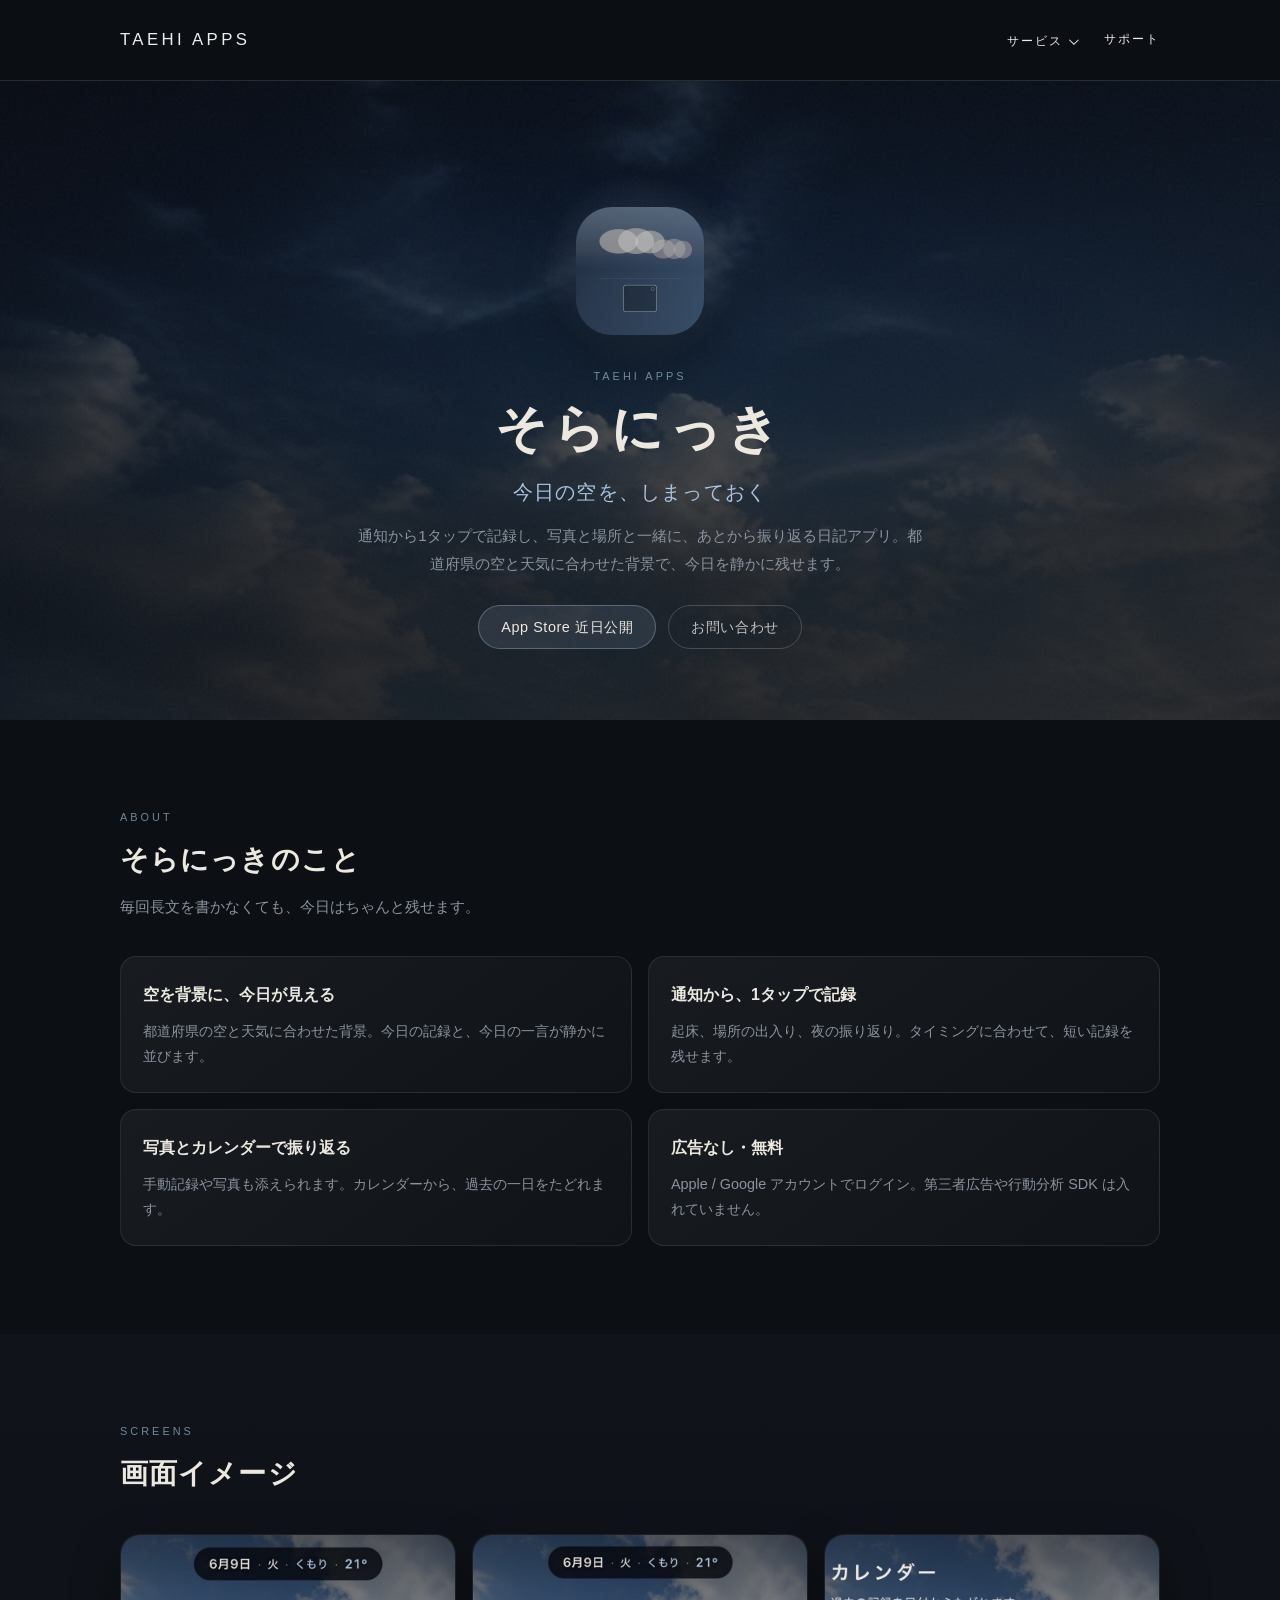
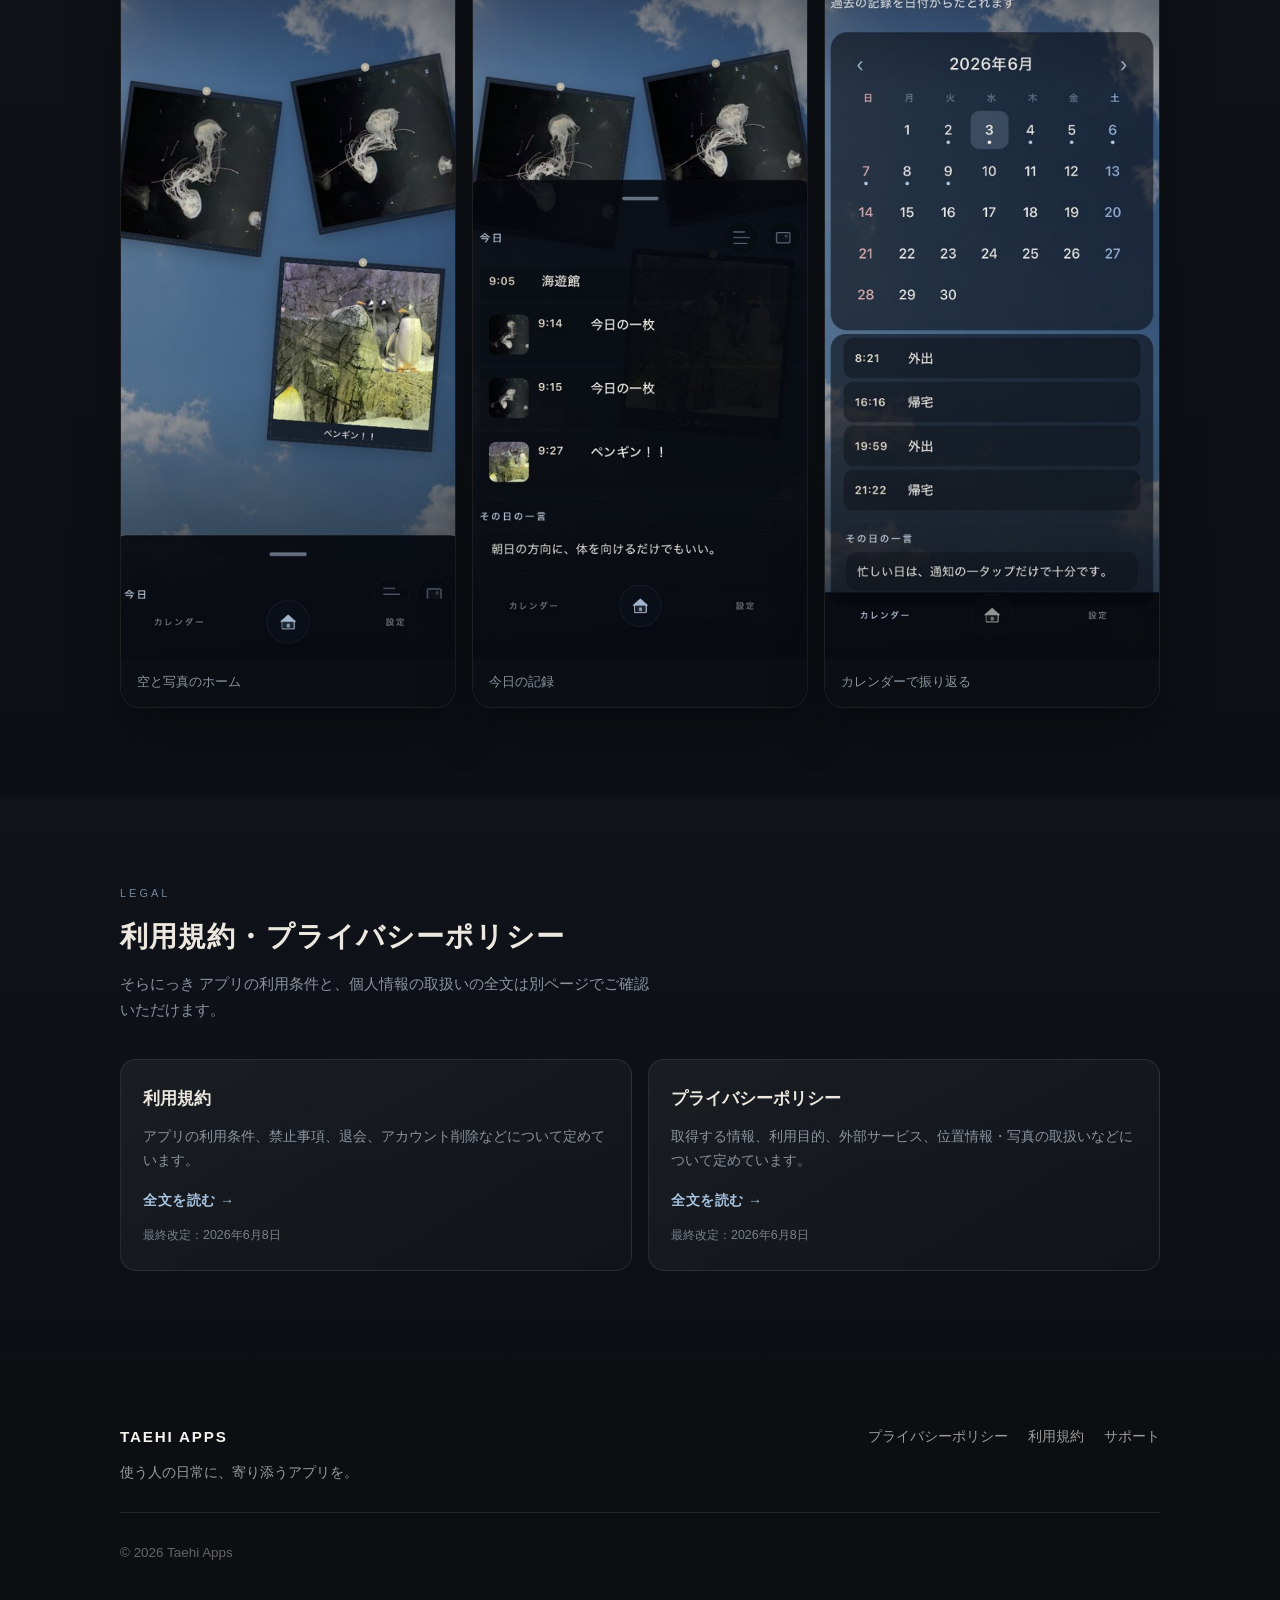
==== soranikki/index.html @ 4f82501e "Initial site deploy Co-authored-by: Cursor <cursoragent@cursor.com>" ====
<!DOCTYPE html>
<html lang="ja">
<head>
  <meta charset="utf-8">
  <meta name="viewport" content="width=device-width, initial-scale=1">
  <title>そらにっき — 今日の空を、しまっておく | Taehi Apps</title>
  <meta name="description" content="そらにっきは、空を背景に毎日を静かに残す日記アプリです。">
  <link rel="stylesheet" href="/assets/site.css?v=18">
</head>
<body class="page-soranikki">
  <header class="site-header">
  <div class="site-header-inner">
    <a class="site-brand" href="/">Taehi Apps</a>
    <nav class="site-nav" aria-label="サイト内ナビゲーション">
      <div class="site-nav-dropdown" data-nav-dropdown>
        <button type="button" class="site-nav-trigger" aria-expanded="false" aria-haspopup="true" aria-controls="services-menu">
          サービス
          <span class="site-nav-chevron" aria-hidden="true"></span>
        </button>
        <ul class="site-nav-menu" id="services-menu" role="menu">
        <li role="none"><a href="/soranikki/" class="site-nav-menu-link" role="menuitem">そらにっき</a></li>
        </ul>
      </div>
      <a href="/support/" class="site-nav-link">サポート</a>
    </nav>
  </div>
</header>
  <main class="page-main page-soranikki-main">
  <section class="soranikki-hero" aria-label="そらにっき">
    <div class="soranikki-hero-backdrop" aria-hidden="true">
      <div class="soranikki-hero-backdrop-image" style="background-image: url('/assets/soranikki-hero.png')"></div>
      <div class="soranikki-hero-backdrop-overlay"></div>
      <div class="soranikki-hero-backdrop-grain"></div>
    </div>
    <div class="soranikki-hero-inner">
      <div class="soranikki-hero-visual"><div class="soranikki-hero-icon-wrap">
          <div class="soranikki-hero-icon-glow" aria-hidden="true"></div>
          <img class="soranikki-hero-icon" src="/assets/services/soranikki-icon.png" alt="そらにっき" width="128" height="128" decoding="async">
        </div></div>
      <div class="soranikki-hero-copy">
        <p class="soranikki-hero-eyebrow">Taehi Apps</p>
        <h1 class="soranikki-hero-title">そらにっき</h1>
        <p class="soranikki-hero-tagline">今日の空を、しまっておく</p>
        <p class="soranikki-hero-lead">通知から1タップで記録し、写真と場所と一緒に、あとから振り返る日記アプリ。都道府県の空と天気に合わせた背景で、今日を静かに残せます。</p>
        <div class="soranikki-hero-actions">
          <span class="soranikki-btn">App Store 近日公開</span>
          <a class="soranikki-btn soranikki-btn--muted" href="/support/">お問い合わせ</a>
        </div>
      </div>
    </div>
  </section>

  <section class="soranikki-section" aria-labelledby="soranikki-about-heading">
    <div class="soranikki-section-head">
      <p class="soranikki-section-eyebrow">About</p>
      <h2 class="soranikki-section-title" id="soranikki-about-heading">そらにっきのこと</h2>
      <p class="soranikki-section-lead">毎回長文を書かなくても、今日はちゃんと残せます。</p>
    </div>
    <div class="soranikki-feature-grid">
      <article class="soranikki-feature-card">
        <h3>空を背景に、今日が見える</h3>
        <p>都道府県の空と天気に合わせた背景。今日の記録と、今日の一言が静かに並びます。</p>
      </article>
      <article class="soranikki-feature-card">
        <h3>通知から、1タップで記録</h3>
        <p>起床、場所の出入り、夜の振り返り。タイミングに合わせて、短い記録を残せます。</p>
      </article>
      <article class="soranikki-feature-card">
        <h3>写真とカレンダーで振り返る</h3>
        <p>手動記録や写真も添えられます。カレンダーから、過去の一日をたどれます。</p>
      </article>
      <article class="soranikki-feature-card">
        <h3>広告なし・無料</h3>
        <p>Apple / Google アカウントでログイン。第三者広告や行動分析 SDK は入れていません。</p>
      </article>
    </div>
  </section>

  <section class="soranikki-section soranikki-section--elevated" aria-labelledby="soranikki-shots-heading">
      <div class="soranikki-section-head">
        <p class="soranikki-section-eyebrow">Screens</p>
        <h2 class="soranikki-section-title" id="soranikki-shots-heading">画面イメージ</h2>
      </div>
      <div class="soranikki-shot-grid">
        <figure class="soranikki-shot-card">
          <img src="/assets/screenshots/01-home-sky.png" alt="空と写真のホーム" width="320" height="693" loading="lazy">
          <figcaption>空と写真のホーム</figcaption>
        </figure>
        <figure class="soranikki-shot-card">
          <img src="/assets/screenshots/02-home-today.png" alt="今日の記録" width="320" height="693" loading="lazy">
          <figcaption>今日の記録</figcaption>
        </figure>
        <figure class="soranikki-shot-card">
          <img src="/assets/screenshots/03-calendar.png" alt="カレンダーで振り返る" width="320" height="693" loading="lazy">
          <figcaption>カレンダーで振り返る</figcaption>
        </figure>
      </div>
    </section>

  <section class="soranikki-section soranikki-section--elevated" aria-labelledby="soranikki-legal-heading">
    <div class="soranikki-section-head">
      <p class="soranikki-section-eyebrow">Legal</p>
      <h2 class="soranikki-section-title" id="soranikki-legal-heading">利用規約・プライバシーポリシー</h2>
      <p class="soranikki-section-lead">そらにっき アプリの利用条件と、個人情報の取扱いの全文は別ページでご確認いただけます。</p>
    </div>
    <div class="soranikki-legal-cards">
      <a class="soranikki-legal-card" href="/soranikki/terms/">
        <h3>利用規約</h3>
        <p>アプリの利用条件、禁止事項、退会、アカウント削除などについて定めています。</p>
        <span class="soranikki-legal-card-more">全文を読む <span aria-hidden="true">→</span></span>
        <span class="soranikki-legal-card-date">最終改定：2026年6月8日</span>
      </a>
      <a class="soranikki-legal-card" href="/soranikki/privacy/">
        <h3>プライバシーポリシー</h3>
        <p>取得する情報、利用目的、外部サービス、位置情報・写真の取扱いなどについて定めています。</p>
        <span class="soranikki-legal-card-more">全文を読む <span aria-hidden="true">→</span></span>
        <span class="soranikki-legal-card-date">最終改定：2026年6月8日</span>
      </a>
    </div>
  </section>
</main>
  <footer class="site-footer site-footer--dark">
  <div class="site-footer-inner site-footer-inner--wide">
    <div class="site-footer-top">
      <div class="site-footer-brand-block">
        <p class="site-footer-brand">Taehi Apps</p>
        <p class="site-footer-tagline">使う人の日常に、寄り添うアプリを。</p>
      </div>
      <div class="site-footer-links">
        <a href="/privacy/">プライバシーポリシー</a>
        <a href="/terms/">利用規約</a>
        <a href="/support/">サポート</a>
      </div>
    </div>
    <p class="site-footer-copy">© 2026 Taehi Apps</p>
  </div>
</footer>
  <script src="/assets/site.js?v=6" defer></script>
  
</body>
</html>
---- assets/site.css ----
:root {
  color-scheme: light;
  --bg: #f7f6f3;
  --bg-header: rgba(247, 246, 243, 0.92);
  --bg-footer: #f0efeb;
  --bg-dark: #0c0e11;
  --bg-dark-elevated: #14171c;
  --text: #2e2c28;
  --text-muted: #6f6b63;
  --text-on-dark: #f5f3ef;
  --text-muted-on-dark: rgba(245, 243, 239, 0.62);
  --accent: #4a667a;
  --accent-soft: #7a9bb3;
  --border: rgba(46, 44, 40, 0.1);
  --border-on-dark: rgba(255, 255, 255, 0.1);
  --max: 960px;
  --max-wide: 1120px;
  --legal-max: 680px;
  --font: 'Hiragino Sans', 'Hiragino Kaku Gothic ProN', -apple-system, BlinkMacSystemFont, sans-serif;
  --header-height: 80px;
  --ease-out: cubic-bezier(0.22, 1, 0.36, 1);
}

* { box-sizing: border-box; }

html { scroll-behavior: smooth; }

body {
  margin: 0;
  min-height: 100vh;
  display: flex;
  flex-direction: column;
  font-family: var(--font);
  background: var(--bg);
  color: var(--text);
  line-height: 1.75;
  -webkit-font-smoothing: antialiased;
}

a {
  color: var(--accent);
  text-decoration: none;
}

a:hover {
  text-decoration: underline;
}

.site-header {
  position: fixed;
  top: 0;
  left: 0;
  right: 0;
  z-index: 100;
  backdrop-filter: blur(16px) saturate(1.2);
  -webkit-backdrop-filter: blur(16px) saturate(1.2);
  background: var(--bg-header);
  border-bottom: 1px solid var(--border);
  transition:
    background 0.55s var(--ease-out),
    border-color 0.55s var(--ease-out),
    box-shadow 0.55s var(--ease-out);
}

.page-home .site-header--overlay {
  background: rgba(10, 12, 15, 0.12);
  border-bottom-color: rgba(255, 255, 255, 0.16);
}

.page-home .site-header--overlay.is-scrolled {
  background: rgba(12, 14, 17, 0.92);
  border-bottom-color: rgba(255, 255, 255, 0.2);
  box-shadow: 0 8px 32px rgba(0, 0, 0, 0.28);
}

.page-home .site-header--overlay .site-brand,
.page-home .site-header--overlay .site-nav-link,
.page-home .site-header--overlay .site-nav-trigger {
  color: rgba(255, 255, 255, 0.92);
}

.page-home .site-header--overlay .site-brand:hover {
  color: #fff;
}

.page-home .site-header--overlay .site-nav-link:hover,
.page-home .site-header--overlay .site-nav-link.is-active,
.page-home .site-header--overlay .site-nav-dropdown:hover .site-nav-trigger,
.page-home .site-header--overlay .site-nav-dropdown.is-open .site-nav-trigger,
.page-home .site-header--overlay .site-nav-dropdown:focus-within .site-nav-trigger {
  color: #fff;
}

.page-home .site-header--overlay .site-nav-menu {
  background: rgba(20, 23, 28, 0.96);
  border-color: var(--border-on-dark);
  box-shadow: 0 12px 36px rgba(0, 0, 0, 0.4);
}

.page-home .site-header--overlay .site-nav-menu-link {
  color: var(--text-on-dark);
}

.page-home .site-header--overlay .site-nav-menu-link:hover {
  background: rgba(255, 255, 255, 0.06);
  color: var(--text-on-dark);
}

.site-header-inner,
.site-footer-inner {
  max-width: var(--max-wide);
  margin: 0 auto;
  padding-left: clamp(20px, 4vw, 40px);
  padding-right: clamp(20px, 4vw, 40px);
}

.site-header-inner {
  display: flex;
  align-items: center;
  justify-content: space-between;
  gap: 20px;
  min-height: var(--header-height);
}

.site-brand {
  font-weight: 500;
  font-size: 1.05rem;
  letter-spacing: 0.2em;
  text-transform: uppercase;
  color: var(--text);
  text-decoration: none;
  transition: color 0.35s var(--ease-out), opacity 0.35s var(--ease-out);
}

.site-brand:hover {
  color: var(--text);
  text-decoration: none;
  opacity: 0.85;
}

.site-nav {
  display: flex;
  flex-wrap: wrap;
  align-items: center;
  gap: 28px;
}

.site-nav-link {
  color: var(--text-muted);
  font-size: 0.78rem;
  font-weight: 500;
  letter-spacing: 0.16em;
  text-transform: uppercase;
  text-decoration: none;
  transition: color 0.35s var(--ease-out);
}

.site-nav-link:hover,
.site-nav-link.is-active {
  color: var(--text);
  text-decoration: none;
}

.site-nav-dropdown {
  position: relative;
}

.site-nav-trigger {
  display: inline-flex;
  align-items: center;
  gap: 6px;
  padding: 0;
  border: none;
  background: none;
  font: inherit;
  font-size: 0.78rem;
  font-weight: 500;
  letter-spacing: 0.16em;
  text-transform: uppercase;
  color: var(--text-muted);
  cursor: pointer;
  transition: color 0.35s var(--ease-out);
}

.site-nav-dropdown:hover .site-nav-trigger,
.site-nav-dropdown.is-open .site-nav-trigger,
.site-nav-dropdown:focus-within .site-nav-trigger {
  color: var(--text);
}

.site-nav-chevron {
  width: 7px;
  height: 7px;
  border-right: 1.5px solid currentColor;
  border-bottom: 1.5px solid currentColor;
  transform: rotate(45deg) translateY(-2px);
  transition: transform 0.2s ease;
}

.site-nav-dropdown:hover .site-nav-chevron,
.site-nav-dropdown.is-open .site-nav-chevron,
.site-nav-dropdown:focus-within .site-nav-chevron {
  transform: rotate(-135deg) translateY(-2px);
}

.site-nav-menu {
  position: absolute;
  top: calc(100% + 12px);
  right: 0;
  min-width: 168px;
  margin: 0;
  padding: 6px;
  list-style: none;
  background: #fff;
  border: 1px solid var(--border);
  border-radius: 10px;
  box-shadow: 0 10px 28px rgba(46, 44, 40, 0.08);
  opacity: 0;
  visibility: hidden;
  transform: translateY(-6px);
  transition: opacity 0.18s ease, transform 0.18s ease, visibility 0.18s ease;
  z-index: 30;
}

.site-nav-dropdown:hover .site-nav-menu,
.site-nav-dropdown.is-open .site-nav-menu,
.site-nav-dropdown:focus-within .site-nav-menu {
  opacity: 1;
  visibility: visible;
  transform: translateY(0);
}

.site-nav-menu-link {
  display: block;
  padding: 10px 12px;
  border-radius: 6px;
  color: var(--text);
  font-size: 0.92rem;
  text-decoration: none;
}

.site-nav-menu-link:hover {
  background: var(--bg);
  color: var(--text);
  text-decoration: none;
}

.page-main {
  flex: 1;
}

.page-main.page-home {
  min-height: auto;
  padding-top: 0;
}

.page-main:not(.page-home) {
  min-height: 48vh;
  padding-top: var(--header-height);
}

.site-footer {
  margin-top: auto;
  padding: 32px 0 40px;
  background: var(--bg-footer);
  border-top: 1px solid var(--border);
}

.site-footer-brand {
  margin: 0 0 12px;
  font-weight: 600;
  font-size: 0.95rem;
}

.site-footer-links {
  display: flex;
  flex-wrap: wrap;
  gap: 8px 16px;
  margin-bottom: 16px;
  font-size: 0.9rem;
}

.site-footer-links a {
  color: var(--text-muted);
}

.site-footer-links a:hover {
  color: var(--accent);
}

.site-footer-copy {
  margin: 0;
  color: var(--text-muted);
  font-size: 0.84rem;
}

.page-wrap,
.hero-inner {
  max-width: var(--max-wide);
  margin: 0 auto;
  padding-left: clamp(20px, 4vw, 40px);
  padding-right: clamp(20px, 4vw, 40px);
}

/* ── Cinematic hero ── */
.hero-cinematic {
  position: relative;
  min-height: 100svh;
  display: flex;
  align-items: flex-end;
  justify-content: center;
  padding: calc(var(--header-height) + 24px) 0 clamp(96px, 14vh, 128px);
  overflow: hidden;
  color: var(--text-on-dark);
}

.hero-backdrop {
  position: absolute;
  inset: 0;
  overflow: hidden;
  background: #0a0c0f;
}

.hero-backdrop-image {
  position: absolute;
  inset: -8%;
  background-size: cover;
  background-position: center 30%;
  transform: scale(1.06);
  will-change: transform;
  animation: hero-ken-burns 24s ease-in-out infinite alternate;
}

.hero-backdrop-vignette {
  position: absolute;
  inset: 0;
  background:
    radial-gradient(ellipse 90% 70% at 50% 40%, transparent 30%, rgba(0, 0, 0, 0.55) 100%),
    linear-gradient(180deg, rgba(0, 0, 0, 0.35) 0%, transparent 35%, rgba(0, 0, 0, 0.65) 100%);
  pointer-events: none;
}

.hero-backdrop-glow {
  position: absolute;
  inset: 0;
  background:
    radial-gradient(ellipse 50% 40% at 15% 85%, rgba(74, 102, 122, 0.35), transparent 60%),
    radial-gradient(ellipse 40% 35% at 85% 20%, rgba(122, 155, 179, 0.15), transparent 55%);
  pointer-events: none;
}

.hero-backdrop-grain {
  position: absolute;
  inset: 0;
  opacity: 0.045;
  pointer-events: none;
  background-image: url("data:image/svg+xml,%3Csvg viewBox='0 0 256 256' xmlns='http://www.w3.org/2000/svg'%3E%3Cfilter id='n'%3E%3CfeTurbulence type='fractalNoise' baseFrequency='0.85' numOctaves='4' stitchTiles='stitch'/%3E%3C/filter%3E%3Crect width='100%25' height='100%25' filter='url(%23n)'/%3E%3C/svg%3E");
}

@keyframes hero-ken-burns {
  from { transform: scale(1.06) translateY(0); }
  to { transform: scale(1.12) translateY(-1.5%); }
}

.hero-inner--cinematic {
  position: relative;
  z-index: 1;
  width: 100%;
  display: grid;
  grid-template-columns: minmax(0, 1fr) auto;
  gap: clamp(28px, 5vw, 64px);
  align-items: center;
}

.hero-inner--typo {
  display: block;
  max-width: var(--max-wide);
  margin: 0 auto;
}

.hero-cinematic--typo {
  min-height: min(100svh, 920px);
}

.hero-cinematic--typo .hero-copy {
  max-width: min(100%, 30rem);
  padding-bottom: 8px;
}

.hero-cinematic .hero-copy {
  max-width: min(100%, 20rem);
  padding-bottom: 8px;
}

/* ── Home intro: hero + studio share one sky ── */
.home-intro {
  position: relative;
  overflow: hidden;
  color: var(--text-on-dark);
}

.home-intro-backdrop {
  position: absolute;
  inset: 0;
  overflow: hidden;
  background: #0a0c0f;
  pointer-events: none;
}

.home-intro-backdrop-image {
  position: absolute;
  inset: -10%;
  background-size: cover;
  background-position: center 32%;
  transform: scale(1.05);
  will-change: transform;
  animation: home-sky-ken-burns 26s ease-in-out infinite alternate;
}

.home-intro-backdrop-vignette {
  position: absolute;
  inset: 0;
  background:
    radial-gradient(ellipse 92% 72% at 50% 38%, transparent 28%, rgba(0, 0, 0, 0.52) 100%),
    linear-gradient(180deg, rgba(0, 0, 0, 0.42) 0%, transparent 32%, rgba(0, 0, 0, 0.35) 72%, #0a0c0f 100%);
  pointer-events: none;
}

.home-intro-backdrop-glow {
  position: absolute;
  inset: 0;
  background:
    radial-gradient(ellipse 48% 42% at 18% 82%, rgba(74, 102, 122, 0.32), transparent 62%),
    radial-gradient(ellipse 38% 34% at 82% 22%, rgba(122, 155, 179, 0.14), transparent 58%);
  pointer-events: none;
}

.home-intro-backdrop-grain {
  position: absolute;
  inset: 0;
  opacity: 0.042;
  pointer-events: none;
  background-image: url("data:image/svg+xml,%3Csvg viewBox='0 0 256 256' xmlns='http://www.w3.org/2000/svg'%3E%3Cfilter id='n'%3E%3CfeTurbulence type='fractalNoise' baseFrequency='0.85' numOctaves='4' stitchTiles='stitch'/%3E%3C/filter%3E%3Crect width='100%25' height='100%25' filter='url(%23n)'/%3E%3C/svg%3E");
}

@keyframes home-sky-ken-burns {
  from { transform: scale(1.05) translateY(0); }
  to { transform: scale(1.1) translateY(-1.2%); }
}

.home-intro .hero-cinematic,
.home-intro .studio-section--unified {
  position: relative;
  z-index: 1;
  background: transparent;
}

.home-intro .studio-section--unified {
  padding: clamp(40px, 8vw, 72px) 0 clamp(80px, 12vw, 128px);
}

.hero-cinematic .hero-eyebrow {
  margin: 0 0 16px;
  font-size: 0.68rem;
  letter-spacing: 0.32em;
  text-transform: uppercase;
  color: rgba(255, 255, 255, 0.5);
}

.hero-cinematic .hero-eyebrow::before {
  display: none;
}

.hero-cinematic .hero-title {
  margin: 0 0 20px;
  font-size: clamp(2.5rem, 7vw, 4.5rem);
  font-weight: 500;
  line-height: 1.18;
  letter-spacing: 0.04em;
}

.hero-cinematic .hero-title-line {
  display: block;
}

@media (min-width: 721px) {
  .hero-cinematic .hero-title-line:nth-child(1),
  .hero-cinematic .hero-title-line:nth-child(2) {
    display: inline;
  }

  .hero-cinematic .hero-title-line:nth-child(2)::after {
    content: '\A';
    white-space: pre;
  }
}

.hero-cinematic .hero-lead {
  margin: 0;
  max-width: 22em;
  color: rgba(255, 255, 255, 0.55);
  font-size: clamp(0.88rem, 1.6vw, 1rem);
  line-height: 1.8;
  font-weight: 400;
}

.hero-actions {
  display: flex;
  flex-wrap: wrap;
  gap: 14px;
  margin-top: 36px;
}

.hero-animate {
  opacity: 0;
  transform: translateY(22px);
  animation: hero-enter 0.95s var(--ease-out) forwards;
  animation-delay: calc(0.12s * var(--i, 0) + 0.15s);
}

@keyframes hero-enter {
  to { opacity: 1; transform: translateY(0); }
}

.button--ghost {
  min-height: 46px;
  padding: 0 26px;
  border-radius: 0;
  border: 1px solid rgba(255, 255, 255, 0.35);
  background: transparent;
  color: rgba(255, 255, 255, 0.95);
  font-size: 0.72rem;
  font-weight: 500;
  letter-spacing: 0.18em;
  text-transform: uppercase;
  transition:
    border-color 0.3s var(--ease-out),
    background 0.3s var(--ease-out),
    color 0.3s var(--ease-out);
}

.button--ghost:hover {
  border-color: rgba(255, 255, 255, 0.75);
  background: rgba(255, 255, 255, 0.06);
  color: #fff;
  text-decoration: none;
  transform: none;
}

.button--ghost.button--muted {
  border-color: rgba(255, 255, 255, 0.18);
  color: rgba(255, 255, 255, 0.55);
}

.button--ghost.button--muted:hover {
  color: rgba(255, 255, 255, 0.85);
  border-color: rgba(255, 255, 255, 0.4);
}

.section-bridge {
  height: clamp(32px, 5vw, 56px);
  margin-top: -1px;
  background: linear-gradient(180deg, #0c0e11 0%, #0a0c0f 100%);
}

.hero-visual--backdrop {
  position: absolute;
  inset: 0;
  margin: 0;
  opacity: 0.35;
}

.hero-visual--backdrop .hero-image-slot {
  width: 100%;
  max-width: none;
  height: 100%;
  aspect-ratio: auto;
  border: none;
  border-radius: 0;
  background: transparent;
  box-shadow: none;
}

.hero-visual--backdrop .hero-image-slot-label {
  color: rgba(255, 255, 255, 0.18);
}

.hero-scroll-cue {
  position: absolute;
  left: 50%;
  bottom: 32px;
  z-index: 2;
  display: flex;
  flex-direction: column;
  align-items: center;
  gap: 12px;
  color: rgba(255, 255, 255, 0.4);
  text-decoration: none;
  transform: translateX(-50%);
  transition: color 0.25s ease;
}

.hero-scroll-cue:hover {
  color: rgba(255, 255, 255, 0.85);
  text-decoration: none;
}

.hero-scroll-cue-label {
  font-size: 0.62rem;
  letter-spacing: 0.32em;
  text-transform: uppercase;
}

.hero-scroll-cue-line {
  display: block;
  width: 1px;
  height: 40px;
  background: linear-gradient(180deg, rgba(255, 255, 255, 0.55), transparent);
  animation: hero-scroll-pulse 2.2s ease-in-out infinite;
}

@keyframes hero-scroll-pulse {
  0%, 100% { opacity: 0.35; transform: scaleY(0.7); transform-origin: top; }
  50% { opacity: 1; transform: scaleY(1); transform-origin: top; }
}

/* Scroll reveal */
.reveal {
  opacity: 0;
  transform: translateY(28px);
  transition: opacity 0.9s var(--ease-out), transform 0.9s var(--ease-out);
}

.reveal.is-visible {
  opacity: 1;
  transform: translateY(0);
}

.reveal[data-reveal-delay="1"] { transition-delay: 0.1s; }
.reveal[data-reveal-delay="2"] { transition-delay: 0.2s; }
.reveal[data-reveal-delay="3"] { transition-delay: 0.3s; }
.reveal[data-reveal-delay="4"] { transition-delay: 0.4s; }

.hero-home {
  padding: 88px 0 64px;
}

.studio-section {
  position: relative;
  padding: clamp(56px, 10vw, 100px) 0 clamp(72px, 12vw, 120px);
  overflow: hidden;
  color: var(--text-on-dark);
}

.studio-backdrop {
  position: absolute;
  inset: 0;
  overflow: hidden;
  background: #0a0c0f;
}

.studio-backdrop-image {
  position: absolute;
  inset: -6%;
  background-size: cover;
  background-position: center 40%;
  transform: scale(1.04);
  will-change: transform;
  animation: studio-ken-burns 28s ease-in-out infinite alternate;
}

.studio-backdrop-vignette {
  position: absolute;
  inset: 0;
  background:
    radial-gradient(ellipse 85% 65% at 50% 45%, transparent 25%, rgba(0, 0, 0, 0.5) 100%),
    linear-gradient(180deg, rgba(0, 0, 0, 0.2) 0%, transparent 40%, rgba(0, 0, 0, 0.55) 100%);
  pointer-events: none;
}

.studio-backdrop-glow {
  position: absolute;
  inset: 0;
  background:
    radial-gradient(ellipse 45% 35% at 20% 80%, rgba(74, 102, 122, 0.28), transparent 60%),
    radial-gradient(ellipse 35% 30% at 80% 25%, rgba(122, 155, 179, 0.12), transparent 55%);
  pointer-events: none;
}

.studio-backdrop-grain {
  position: absolute;
  inset: 0;
  opacity: 0.04;
  pointer-events: none;
  background-image: url("data:image/svg+xml,%3Csvg viewBox='0 0 256 256' xmlns='http://www.w3.org/2000/svg'%3E%3Cfilter id='n'%3E%3CfeTurbulence type='fractalNoise' baseFrequency='0.85' numOctaves='4' stitchTiles='stitch'/%3E%3C/filter%3E%3Crect width='100%25' height='100%25' filter='url(%23n)'/%3E%3C/svg%3E");
}

@keyframes studio-ken-burns {
  from { transform: scale(1.04) translateY(0); }
  to { transform: scale(1.09) translateY(-1%); }
}

.studio-section-inner {
  position: relative;
  z-index: 1;
}

.studio-section .section-eyebrow {
  color: rgba(255, 255, 255, 0.5);
}

.section-intro {
  margin-bottom: 48px;
}

.studio-lead {
  margin: 12px 0 0;
  font-size: clamp(1.35rem, 3.5vw, 2rem);
  font-weight: 600;
  line-height: 1.45;
  letter-spacing: 0.04em;
  max-width: 18em;
  color: var(--text-on-dark);
}

.studio-grid {
  display: grid;
  grid-template-columns: repeat(3, minmax(0, 1fr));
  gap: 20px;
  margin-bottom: 48px;
}

.studio-card {
  position: relative;
  padding: 32px 26px 28px;
  border-radius: 16px;
  border: 1px solid var(--border-on-dark);
  background: linear-gradient(145deg, rgba(255, 255, 255, 0.06) 0%, rgba(255, 255, 255, 0.02) 100%);
  color: var(--text-on-dark);
  overflow: hidden;
  transition:
    transform 0.4s var(--ease-out),
    box-shadow 0.4s var(--ease-out),
    border-color 0.4s var(--ease-out);
}

.studio-card::before {
  content: '';
  position: absolute;
  top: 0;
  left: 0;
  right: 0;
  height: 2px;
  background: linear-gradient(90deg, var(--accent-soft), rgba(122, 155, 179, 0.15));
  opacity: 0;
  transition: opacity 0.35s var(--ease-out);
}

.studio-card:hover {
  transform: translateY(-6px);
  border-color: rgba(122, 155, 179, 0.4);
  box-shadow: 0 24px 56px rgba(0, 0, 0, 0.35);
}

.studio-card:hover::before {
  opacity: 1;
}

.studio-card-index {
  display: block;
  margin-bottom: 18px;
  font-size: 0.68rem;
  font-weight: 600;
  letter-spacing: 0.2em;
  color: var(--accent-soft);
}

.studio-card h3 {
  margin: 0 0 10px;
  font-size: 1.05rem;
  font-weight: 600;
}

.studio-card p {
  margin: 0;
  font-size: 0.9rem;
  line-height: 1.7;
  color: var(--text-muted-on-dark);
}

.studio-cta {
  margin: 0;
  font-size: 0.92rem;
  color: var(--text-muted-on-dark);
}

.studio-cta a {
  color: var(--accent-soft);
}

@media (max-width: 720px) {
  .hero-cinematic {
    align-items: flex-end;
    padding-bottom: 112px;
  }

  .hero-cinematic--typo {
    min-height: min(92svh, 820px);
  }

  .hero-cinematic .hero-title {
    font-size: clamp(1.85rem, 8.2vw, 2.65rem);
    letter-spacing: 0.03em;
  }

  .hero-cinematic .hero-title-line {
    display: block;
  }

  .hero-cinematic--typo .hero-copy {
    max-width: none;
  }

  .hero-actions {
    margin-top: 28px;
  }

  .studio-grid {
    grid-template-columns: 1fr;
  }
}

@media (prefers-reduced-motion: reduce) {
  .reveal {
    opacity: 1;
    transform: none;
    transition: none;
  }

  .hero-scroll-cue-line,
  .hero-backdrop-image,
  .studio-backdrop-image,
  .home-intro-backdrop-image,
  .hero-animate {
    animation: none;
  }

  .hero-animate {
    opacity: 1;
    transform: none;
  }
}

.hero-inner {
  display: grid;
  grid-template-columns: 1.05fr 0.95fr;
  gap: 40px;
  align-items: center;
}

.hero-eyebrow {
  margin: 0 0 14px;
  font-size: 0.78rem;
  letter-spacing: 0.18em;
  text-transform: uppercase;
  color: var(--text-muted);
}

.hero-title {
  margin: 0 0 18px;
  font-size: clamp(2rem, 5vw, 2.8rem);
  font-weight: 600;
  line-height: 1.4;
  letter-spacing: 0.04em;
}

.hero-lead {
  margin: 0;
  max-width: 28em;
  color: var(--text-muted);
  font-size: 1rem;
}

.hero-visual {
  margin: 0;
  display: flex;
  justify-content: center;
}

.hero-image-slot {
  display: flex;
  align-items: center;
  justify-content: center;
  width: 100%;
  max-width: 520px;
  aspect-ratio: 3 / 2;
  border-radius: 12px;
  border: 2px dashed rgba(46, 44, 40, 0.18);
  background: #fff;
  box-shadow: inset 0 0 0 1px rgba(255, 255, 255, 0.8);
}

.hero-image-slot-label {
  font-size: 0.72rem;
  font-weight: 600;
  letter-spacing: 0.28em;
  color: rgba(46, 44, 40, 0.22);
}

.hero-title--draft .hero-title-placeholder,
.hero-lead--draft {
  color: rgba(46, 44, 40, 0.35);
  border: 1px dashed rgba(46, 44, 40, 0.16);
  border-radius: 8px;
  padding: 4px 10px;
  display: inline-block;
}

.hero-title--draft {
  margin: 0 0 18px;
}

.hero-lead--draft {
  margin: 0;
  max-width: 28em;
  font-size: 0.95rem;
  font-style: normal;
}

.hero-image {
  width: 100%;
  max-width: 520px;
  height: auto;
  aspect-ratio: 3 / 2;
  object-fit: cover;
  border-radius: 16px;
  border: 1px solid var(--border);
  box-shadow: 0 24px 48px rgba(46, 44, 40, 0.1);
}

.hero-image--placeholder {
  width: min(100%, 520px);
  aspect-ratio: 3 / 2;
  border-radius: 16px;
  background: linear-gradient(135deg, #e8edf2 0%, #f2f0ec 50%, #f7f6f3 100%);
}

.intro-section {
  padding-top: 8px;
  padding-bottom: 56px;
}

.intro-text {
  margin: 0 0 20px;
  max-width: 40em;
  color: var(--text-muted);
  font-size: 0.98rem;
}

.intro-points {
  display: flex;
  flex-wrap: wrap;
  gap: 10px;
}

.intro-point {
  display: inline-flex;
  padding: 8px 14px;
  border-radius: 999px;
  border: 1px solid var(--border);
  background: #fff;
  color: var(--text-muted);
  font-size: 0.86rem;
}

.intro-text--draft,
.intro-point--draft {
  color: rgba(46, 44, 40, 0.35);
  border-style: dashed;
}

.intro-text--draft {
  display: inline-block;
  padding: 6px 10px;
  border-radius: 8px;
  border: 1px dashed rgba(46, 44, 40, 0.16);
}

.intro-point--draft {
  background: #fff;
}

.service-marquee-section {
  padding: clamp(64px, 10vw, 96px) 0 clamp(72px, 12vw, 104px);
  overflow: hidden;
}

.service-marquee-section--dark {
  background: var(--bg-dark);
  color: var(--text-on-dark);
  position: relative;
}

.service-marquee-section--dark::before {
  content: '';
  position: absolute;
  inset: 0;
  background:
    radial-gradient(ellipse 60% 50% at 20% 0%, rgba(74, 102, 122, 0.12), transparent 55%),
    radial-gradient(ellipse 50% 40% at 90% 100%, rgba(122, 155, 179, 0.08), transparent 50%);
  pointer-events: none;
}

.service-marquee-section--dark > * {
  position: relative;
  z-index: 1;
}

.service-marquee-section--dark .section-eyebrow,
.service-marquee-section--dark .section-lead {
  color: var(--text-muted-on-dark);
}

.service-marquee-section--dark .section-title {
  color: var(--text-on-dark);
  font-size: clamp(1.6rem, 4vw, 2.4rem);
  letter-spacing: 0.04em;
}

.service-marquee-section--dark .section-lead {
  max-width: 28em;
  margin-top: 12px;
  font-size: 0.98rem;
  line-height: 1.75;
}

.service-marquee-head {
  padding-bottom: 28px;
}

.service-spotlight {
  padding-bottom: clamp(48px, 8vw, 72px);
}

.service-spotlight-card {
  display: grid;
  grid-template-columns: minmax(200px, 280px) 1fr;
  gap: clamp(24px, 4vw, 40px);
  align-items: center;
  padding: clamp(24px, 4vw, 32px);
  border-radius: 20px;
  border: 1px solid var(--border-on-dark);
  background: linear-gradient(145deg, rgba(255, 255, 255, 0.04) 0%, rgba(255, 255, 255, 0.01) 100%);
  color: var(--text-on-dark);
  text-decoration: none;
  transition:
    border-color 0.35s var(--ease-out),
    transform 0.4s var(--ease-out),
    box-shadow 0.4s var(--ease-out);
}

.service-spotlight-card:hover {
  border-color: rgba(122, 155, 179, 0.4);
  transform: translateY(-4px);
  box-shadow: 0 28px 64px rgba(0, 0, 0, 0.35);
  text-decoration: none;
  color: var(--text-on-dark);
}

.service-spotlight-visual {
  position: relative;
  justify-self: center;
}

.service-spotlight-shot {
  display: block;
  width: 100%;
  max-width: 240px;
  height: auto;
  border-radius: 22px;
  border: 1px solid rgba(255, 255, 255, 0.1);
  box-shadow: 0 24px 48px rgba(0, 0, 0, 0.4);
}

.service-spotlight-icon {
  position: absolute;
  right: -14px;
  bottom: -14px;
  width: 56px;
  height: 56px;
  border-radius: 16px;
  border: 2px solid rgba(255, 255, 255, 0.9);
  box-shadow: 0 12px 28px rgba(0, 0, 0, 0.35);
}

.service-spotlight-name {
  margin: 0;
  font-size: clamp(1.5rem, 3vw, 1.85rem);
  font-weight: 600;
  letter-spacing: 0.03em;
}

.service-spotlight-tagline {
  margin: 8px 0 0;
  font-size: 1rem;
  font-weight: 600;
  color: var(--accent-soft);
}

.service-spotlight-desc {
  margin: 14px 0 0;
  max-width: 36em;
  font-size: 0.92rem;
  line-height: 1.75;
  color: var(--text-muted-on-dark);
}

.service-spotlight-features {
  display: flex;
  flex-wrap: wrap;
  gap: 8px;
  margin: 18px 0 0;
  padding: 0;
  list-style: none;
}

.service-spotlight-features li {
  padding: 6px 12px;
  border-radius: 8px;
  background: rgba(255, 255, 255, 0.06);
  color: var(--text-muted-on-dark);
  font-size: 0.78rem;
}

.service-spotlight-link {
  display: inline-flex;
  align-items: center;
  gap: 8px;
  margin-top: 22px;
  font-size: 0.82rem;
  letter-spacing: 0.08em;
  text-transform: uppercase;
  color: var(--accent-soft);
  transition: gap 0.25s var(--ease-out);
}

.service-spotlight-card:hover .service-spotlight-link {
  gap: 12px;
}

.service-marquee {
  position: relative;
  width: 100%;
  overflow: hidden;
  opacity: 0.55;
  mask-image: linear-gradient(90deg, transparent, #000 5%, #000 95%, transparent);
}

.section-eyebrow {
  margin: 0 0 8px;
  font-size: 0.68rem;
  letter-spacing: 0.28em;
  text-transform: uppercase;
  color: var(--text-muted);
}

.service-marquee-track {
  display: flex;
  width: max-content;
  animation: marquee-rtl 52s linear infinite;
}

.service-marquee:hover .service-marquee-track {
  animation-play-state: paused;
}

.service-marquee-group {
  display: flex;
  gap: 24px;
  padding-right: 24px;
}

.service-marquee-card {
  display: grid;
  grid-template-columns: 188px 1fr;
  gap: 20px;
  align-items: start;
  width: min(88vw, 580px);
  min-width: min(88vw, 580px);
  padding: 22px;
  border-radius: 18px;
  border: 1px solid var(--border-on-dark);
  background: var(--bg-dark-elevated);
  color: var(--text-on-dark);
  text-decoration: none;
  transition: border-color 0.3s ease, transform 0.35s var(--ease-out), box-shadow 0.35s var(--ease-out);
}

.service-marquee-card:hover {
  border-color: rgba(122, 155, 179, 0.45);
  transform: translateY(-4px);
  box-shadow: 0 24px 56px rgba(0, 0, 0, 0.35);
  text-decoration: none;
  color: var(--text-on-dark);
}

.service-marquee-section--dark .service-marquee-shot {
  border-color: rgba(255, 255, 255, 0.08);
  background: #0a0c0f;
}

.service-marquee-section--dark .service-marquee-name {
  color: var(--text-on-dark);
}

.service-marquee-section--dark .service-marquee-tagline {
  color: var(--text-on-dark);
}

.service-marquee-section--dark .service-marquee-desc {
  color: var(--text-muted-on-dark);
}

.service-marquee-section--dark .service-marquee-features li {
  background: rgba(255, 255, 255, 0.06);
  color: var(--text-muted-on-dark);
}

.service-marquee-section--dark .service-marquee-badge {
  color: var(--accent-soft);
}

.service-marquee-visual {
  position: relative;
}

.service-marquee-shot {
  display: block;
  width: 100%;
  height: auto;
  border-radius: 18px;
  border: 1px solid var(--border);
  background: var(--bg);
}

.service-marquee-shot--placeholder {
  aspect-ratio: 9 / 19.5;
  background: linear-gradient(165deg, #e8edf2, #f7f6f3);
}

.service-marquee-icon {
  position: absolute;
  right: -10px;
  bottom: -10px;
  width: 52px;
  height: 52px;
  border-radius: 14px;
  border: 2px solid #fff;
  box-shadow: 0 10px 24px rgba(46, 44, 40, 0.12);
}

.service-marquee-body {
  display: flex;
  flex-direction: column;
  gap: 6px;
  min-width: 0;
}

.service-marquee-badge {
  font-size: 0.7rem;
  font-weight: 600;
  letter-spacing: 0.12em;
  text-transform: uppercase;
  color: var(--accent);
}

.service-marquee-name {
  margin: 0;
  font-size: 1.28rem;
  font-weight: 600;
  line-height: 1.3;
}

.service-marquee-tagline {
  margin: 0;
  font-size: 0.92rem;
  font-weight: 600;
  color: var(--text);
}

.service-marquee-desc {
  margin: 4px 0 0;
  font-size: 0.88rem;
  line-height: 1.65;
  color: var(--text-muted);
}

.service-marquee-features {
  display: flex;
  flex-wrap: wrap;
  gap: 6px;
  margin: 10px 0 0;
  padding: 0;
  list-style: none;
}

.service-marquee-features li {
  padding: 5px 9px;
  border-radius: 6px;
  background: var(--bg);
  color: var(--text-muted);
  font-size: 0.76rem;
}

@keyframes marquee-rtl {
  from { transform: translateX(0); }
  to { transform: translateX(-50%); }
}

@media (max-width: 640px) {
  .service-spotlight-card {
    grid-template-columns: 1fr;
    text-align: left;
  }

  .service-spotlight-visual {
    max-width: 200px;
    margin: 0 auto;
  }

  .service-marquee-card {
    grid-template-columns: 1fr;
    width: min(92vw, 360px);
    min-width: min(92vw, 360px);
  }

  .service-marquee-visual {
    max-width: 220px;
    margin: 0 auto;
  }
}

@media (prefers-reduced-motion: reduce) {
  .service-marquee-track {
    animation: none;
    flex-wrap: wrap;
    width: auto;
    justify-content: center;
    padding: 0 24px;
    gap: 16px;
  }

  .service-marquee {
    mask-image: none;
  }

  .service-marquee-group {
    flex-wrap: wrap;
    justify-content: center;
    padding-right: 0;
  }

  .service-marquee-group:last-child {
    display: none;
  }
}

.button {
  display: inline-flex;
  align-items: center;
  justify-content: center;
  min-height: 42px;
  padding: 0 18px;
  border-radius: 8px;
  border: 1px solid var(--border);
  background: #fff;
  color: var(--text);
  font-size: 0.92rem;
  text-decoration: none;
}

.button:hover {
  border-color: rgba(74, 102, 122, 0.35);
  color: var(--text);
  text-decoration: none;
}

.section-title {
  margin: 0 0 8px;
  font-size: 1.35rem;
  font-weight: 600;
}

.section-lead {
  margin: 0 0 24px;
  color: var(--text-muted);
}

.info-card,
.card,
.legal-section {
  padding: 18px 20px;
  border-radius: 10px;
  background: #fff;
  border: 1px solid var(--border);
}

.legal-main {
  max-width: var(--legal-max);
  margin: 0 auto;
  padding: 48px 24px 56px;
}

.legal-main h1 {
  margin: 0 0 10px;
  font-size: 1.6rem;
  font-weight: 600;
}

.legal-meta {
  color: var(--text-muted);
  margin-bottom: 12px;
}

.legal-preamble {
  margin: 0 0 24px;
  color: var(--text-muted);
  line-height: 1.8;
  font-size: 0.94rem;
}

.legal-section + .legal-section {
  margin-top: 16px;
}

.legal-section h2 {
  margin: 0 0 12px;
  font-size: 1.05rem;
  font-weight: 600;
}

.legal-section p {
  margin: 0 0 10px;
  color: var(--text-muted);
  line-height: 1.75;
  font-size: 0.92rem;
}

.legal-section p:last-child {
  margin-bottom: 0;
}

.legal-back {
  margin-top: 24px;
  font-size: 0.92rem;
}

.support-main {
  max-width: var(--max);
  margin: 0 auto;
  padding: clamp(48px, 8vw, 72px) clamp(20px, 4vw, 40px) clamp(64px, 10vw, 88px);
}

.support-main h1 {
  margin: 0 0 12px;
  font-size: clamp(1.5rem, 4vw, 1.85rem);
  font-weight: 600;
  letter-spacing: 0.02em;
}

.support-lead {
  margin: 0 0 40px;
  max-width: 36em;
  color: var(--text-muted);
  line-height: 1.8;
}

.support-grid {
  display: grid;
  gap: 16px;
  margin-bottom: 32px;
}

.support-card {
  padding: clamp(22px, 3vw, 28px);
  border-radius: 14px;
  border: 1px solid var(--border);
  background: #fff;
}

.support-card h2 {
  margin: 0 0 12px;
  font-size: 1.05rem;
  font-weight: 600;
}

.support-card p {
  margin: 0 0 12px;
  color: var(--text-muted);
  font-size: 0.92rem;
  line-height: 1.75;
}

.support-card p:last-child {
  margin-bottom: 0;
}

.support-card--primary {
  border-color: rgba(74, 102, 122, 0.22);
  background: linear-gradient(165deg, #f8fafc 0%, #fff 55%);
}

.support-steps {
  margin: 0;
  padding-left: 1.2em;
  color: var(--text-muted);
  font-size: 0.92rem;
  line-height: 1.8;
}

.support-steps li + li {
  margin-top: 6px;
}

.support-mail {
  display: inline-flex;
  align-items: center;
  justify-content: center;
  min-height: 42px;
  margin-top: 4px;
  padding: 0 18px;
  border-radius: 8px;
  border: 1px solid rgba(74, 102, 122, 0.35);
  background: #fff;
  color: var(--text);
  font-size: 0.92rem;
  text-decoration: none;
  transition:
    border-color 0.25s var(--ease-out),
    background 0.25s var(--ease-out);
}

.support-mail:hover {
  border-color: rgba(74, 102, 122, 0.55);
  background: #f8fafc;
  color: var(--text);
  text-decoration: none;
}

.support-note {
  margin: 0;
  padding: 16px 18px;
  border-radius: 10px;
  background: var(--bg-footer);
  border: 1px solid var(--border);
  color: var(--text-muted);
  font-size: 0.88rem;
  line-height: 1.7;
}

.support-note strong {
  color: var(--text);
  font-weight: 600;
}

.support-faq {
  margin-top: 40px;
}

.support-faq h2 {
  margin: 0 0 16px;
  font-size: 1.05rem;
  font-weight: 600;
}

.support-faq-item + .support-faq-item {
  margin-top: 14px;
  padding-top: 14px;
  border-top: 1px solid var(--border);
}

.support-faq-item h3 {
  margin: 0 0 6px;
  font-size: 0.95rem;
  font-weight: 600;
}

.support-faq-item p {
  margin: 0;
  color: var(--text-muted);
  font-size: 0.9rem;
  line-height: 1.7;
}

.support-flow {
  margin-bottom: 40px;
  padding: clamp(22px, 3vw, 28px);
  border-radius: 16px;
  border: 1px solid var(--border);
  background: #fff;
}

.support-flow h2 {
  margin: 0 0 16px;
  font-size: 1.05rem;
  font-weight: 600;
}

.support-service-list {
  display: grid;
  gap: 12px;
}

.support-service-pick {
  display: block;
  width: 100%;
  padding: 18px 20px;
  border-radius: 12px;
  border: 1px solid var(--border);
  background: linear-gradient(165deg, #f8fafc 0%, #fff 70%);
  text-align: left;
  cursor: pointer;
  transition:
    border-color 0.25s var(--ease-out),
    transform 0.25s var(--ease-out),
    box-shadow 0.25s var(--ease-out);
}

.support-service-pick:hover {
  border-color: rgba(74, 102, 122, 0.35);
  transform: translateY(-2px);
  box-shadow: 0 12px 28px rgba(46, 44, 40, 0.08);
}

.support-service-pick-label {
  display: block;
  margin-bottom: 6px;
  font-size: 1rem;
  font-weight: 600;
  color: var(--text);
}

.support-service-pick-desc {
  display: block;
  font-size: 0.88rem;
  line-height: 1.6;
  color: var(--text-muted);
}

.support-form-head {
  display: flex;
  flex-wrap: wrap;
  align-items: center;
  justify-content: space-between;
  gap: 12px;
  margin-bottom: 20px;
}

.support-form-service {
  margin: 0;
  font-size: 0.92rem;
  color: var(--text-muted);
}

.support-form-service strong {
  color: var(--text);
}

.support-back {
  padding: 0;
  border: none;
  background: none;
  color: var(--accent);
  font: inherit;
  font-size: 0.88rem;
  cursor: pointer;
}

.support-back:hover {
  text-decoration: underline;
}

.support-field {
  margin-bottom: 18px;
}

.support-field label {
  display: block;
  margin-bottom: 8px;
  font-size: 0.88rem;
  font-weight: 600;
}

.support-field input[type="email"],
.support-field select,
.support-field textarea {
  width: 100%;
  padding: 12px 14px;
  border-radius: 10px;
  border: 1px solid var(--border);
  background: #fff;
  color: var(--text);
  font: inherit;
  font-size: 0.92rem;
  line-height: 1.6;
  transition: border-color 0.2s ease;
}

.support-field select {
  cursor: pointer;
  appearance: none;
  background-image: url("data:image/svg+xml,%3Csvg xmlns='http://www.w3.org/2000/svg' width='12' height='8' viewBox='0 0 12 8'%3E%3Cpath fill='%236f6b63' d='M1 1l5 5 5-5'/%3E%3C/svg%3E");
  background-repeat: no-repeat;
  background-position: right 14px center;
  padding-right: 40px;
}

.support-field input[type="email"]:focus,
.support-field select:focus,
.support-field textarea:focus {
  outline: none;
  border-color: rgba(74, 102, 122, 0.45);
}

.support-field textarea {
  min-height: 160px;
  resize: vertical;
}

.support-chip-group {
  display: flex;
  flex-wrap: wrap;
  gap: 8px;
}

.support-chip {
  cursor: pointer;
}

.support-chip input {
  position: absolute;
  opacity: 0;
  pointer-events: none;
}

.support-chip span {
  display: inline-flex;
  align-items: center;
  min-height: 36px;
  padding: 0 14px;
  border-radius: 999px;
  border: 1px solid var(--border);
  background: #fff;
  color: var(--text-muted);
  font-size: 0.88rem;
  transition:
    border-color 0.2s ease,
    background 0.2s ease,
    color 0.2s ease;
}

.support-chip input:checked + span {
  border-color: rgba(74, 102, 122, 0.45);
  background: rgba(74, 102, 122, 0.08);
  color: var(--text);
  font-weight: 600;
}

.support-counter {
  margin-top: 6px;
  color: var(--text-muted);
  font-size: 0.8rem;
  text-align: right;
}

.support-error {
  margin-bottom: 16px;
  padding: 14px 16px;
  border-radius: 10px;
  border: 1px solid rgba(184, 92, 92, 0.35);
  background: rgba(184, 92, 92, 0.08);
  color: var(--text);
  font-size: 0.9rem;
  line-height: 1.6;
}

.support-submit {
  display: inline-flex;
  align-items: center;
  justify-content: center;
  min-height: 44px;
  padding: 0 22px;
  border-radius: 8px;
  border: 1px solid rgba(74, 102, 122, 0.45);
  background: var(--accent);
  color: #fff;
  font: inherit;
  font-size: 0.92rem;
  font-weight: 600;
  cursor: pointer;
  transition: opacity 0.2s ease;
}

.support-submit:hover:not(:disabled) {
  opacity: 0.92;
}

.support-submit:disabled {
  opacity: 0.55;
  cursor: not-allowed;
}

.support-alt {
  margin: 18px 0 0;
  color: var(--text-muted);
  font-size: 0.88rem;
  line-height: 1.7;
}

.support-done {
  text-align: left;
}

.support-done-title {
  margin: 0 0 10px;
  font-size: 1.1rem;
  font-weight: 600;
}

.support-done-id {
  margin: 0 0 12px;
  padding: 14px 16px;
  border-radius: 10px;
  background: var(--bg-footer);
  border: 1px solid var(--border);
  font-size: 0.9rem;
  line-height: 1.7;
}

.support-done-id code {
  font-family: ui-monospace, SFMono-Regular, Menlo, Consolas, monospace;
  font-size: 0.86rem;
}

.support-done-warning {
  margin: 0 0 16px;
  color: #9a5b00;
  font-size: 0.88rem;
  line-height: 1.7;
  white-space: pre-line;
}

.support-honeypot {
  position: absolute;
  left: -9999px;
  width: 1px;
  height: 1px;
  overflow: hidden;
}

.card h2 {
  margin: 0 0 10px;
  font-size: 1.05rem;
  font-weight: 600;
}

.card p {
  margin: 0 0 10px;
  color: var(--text-muted);
  line-height: 1.75;
}

.card p:last-child {
  margin-bottom: 0;
}

.page-home .site-footer {
  border-top: none;
}

.site-footer--dark {
  padding: clamp(48px, 8vw, 64px) 0 40px;
  background: var(--bg-dark);
  color: var(--text-on-dark);
}

.site-footer-top {
  display: flex;
  flex-wrap: wrap;
  justify-content: space-between;
  align-items: flex-start;
  gap: 28px 40px;
  margin-bottom: 28px;
  padding-bottom: 28px;
  border-bottom: 1px solid var(--border-on-dark);
}

.site-footer-brand-block .site-footer-brand {
  margin: 0;
  font-size: 0.95rem;
  letter-spacing: 0.12em;
  text-transform: uppercase;
}

.site-footer-tagline {
  margin: 10px 0 0;
  max-width: 20em;
  color: var(--text-muted-on-dark);
  font-size: 0.88rem;
  line-height: 1.65;
}

.site-footer--dark .site-footer-links {
  margin: 0;
  gap: 10px 20px;
}

.site-footer--dark .site-footer-links a {
  color: var(--text-muted-on-dark);
  transition: color 0.25s ease;
}

.site-footer--dark .site-footer-links a:hover {
  color: var(--text-on-dark);
  text-decoration: none;
}

.site-footer--dark .site-footer-copy {
  color: rgba(245, 243, 239, 0.38);
}

@media (max-width: 520px) {
  .site-header-inner,
  .site-footer-inner {
    padding-left: 18px;
    padding-right: 18px;
  }

  .site-nav-menu {
    right: 0;
    left: auto;
  }
}

/* ── そらにっき サービスページ ── */
.page-soranikki {
  --sky-bg: #0c0f14;
  --sky-elevated: #161b24;
  --sky-text: #ece8e0;
  --sky-muted: #8a939e;
  --sky-accent: #a8c4e0;
  --sky-border: rgba(236, 232, 224, 0.1);
  background: var(--sky-bg);
  color: var(--sky-text);
}

.page-soranikki .site-header {
  background: rgba(12, 15, 20, 0.88);
  border-bottom-color: rgba(255, 255, 255, 0.12);
}

.page-soranikki .site-brand,
.page-soranikki .site-nav-link,
.page-soranikki .site-nav-trigger {
  color: rgba(255, 255, 255, 0.92);
}

.page-soranikki .site-nav-link:hover,
.page-soranikki .site-nav-link.is-active,
.page-soranikki .site-nav-dropdown:hover .site-nav-trigger,
.page-soranikki .site-nav-dropdown.is-open .site-nav-trigger {
  color: #fff;
}

.page-soranikki .site-nav-menu {
  background: rgba(20, 23, 28, 0.96);
  border-color: var(--border-on-dark);
}

.page-soranikki .site-nav-menu-link {
  color: var(--text-on-dark);
}

.page-soranikki .site-nav-menu-link:hover {
  background: rgba(255, 255, 255, 0.06);
}

.soranikki-hero {
  position: relative;
  min-height: clamp(420px, 72vh, 640px);
  display: flex;
  align-items: center;
  overflow: hidden;
}

.soranikki-hero-backdrop {
  position: absolute;
  inset: 0;
  background: var(--sky-bg);
}

.soranikki-hero-backdrop-image {
  position: absolute;
  inset: -8%;
  background-size: cover;
  background-position: center 35%;
  transform: scale(1.05);
  animation: soranikki-hero-drift 30s ease-in-out infinite alternate;
}

.soranikki-hero-backdrop-overlay {
  position: absolute;
  inset: 0;
  background:
    radial-gradient(ellipse 80% 60% at 50% 20%, rgba(12, 15, 20, 0.15), rgba(12, 15, 20, 0.72) 100%),
    linear-gradient(180deg, rgba(12, 15, 20, 0.35) 0%, rgba(12, 15, 20, 0.55) 100%);
}

.soranikki-hero-backdrop-grain {
  position: absolute;
  inset: 0;
  opacity: 0.035;
  background-image: url("data:image/svg+xml,%3Csvg viewBox='0 0 256 256' xmlns='http://www.w3.org/2000/svg'%3E%3Cfilter id='n'%3E%3CfeTurbulence type='fractalNoise' baseFrequency='0.85' numOctaves='4' stitchTiles='stitch'/%3E%3C/filter%3E%3Crect width='100%25' height='100%25' filter='url(%23n)'/%3E%3C/svg%3E");
}

@keyframes soranikki-hero-drift {
  from { transform: scale(1.05) translateY(0); }
  to { transform: scale(1.1) translateY(-1.2%); }
}

.soranikki-hero-inner {
  position: relative;
  z-index: 1;
  max-width: var(--max-wide);
  margin: 0 auto;
  padding: calc(var(--header-height) + 40px) clamp(20px, 4vw, 40px) 64px;
  display: flex;
  flex-direction: column;
  align-items: center;
  text-align: center;
  gap: clamp(24px, 4vw, 32px);
}

.soranikki-hero-copy {
  max-width: 36em;
}

.soranikki-hero-eyebrow {
  margin: 0 0 12px;
  font-size: 0.68rem;
  letter-spacing: 0.28em;
  text-transform: uppercase;
  color: rgba(168, 196, 224, 0.7);
}

.soranikki-hero-title {
  margin: 0 0 16px;
  font-size: clamp(2.2rem, 6vw, 3.2rem);
  font-weight: 600;
  letter-spacing: 0.12em;
  line-height: 1.2;
}

.soranikki-hero-tagline {
  margin: 0 0 12px;
  font-size: clamp(1.05rem, 2.5vw, 1.25rem);
  color: var(--sky-accent);
  letter-spacing: 0.06em;
}

.soranikki-hero-lead {
  margin: 0 0 28px;
  color: var(--sky-muted);
  line-height: 1.8;
  font-size: 0.96rem;
}

.soranikki-hero-actions {
  display: flex;
  flex-wrap: wrap;
  justify-content: center;
  gap: 12px;
}

.soranikki-btn {
  display: inline-flex;
  align-items: center;
  justify-content: center;
  min-height: 44px;
  padding: 0 22px;
  border-radius: 999px;
  border: 1px solid rgba(168, 196, 224, 0.35);
  background: rgba(168, 196, 224, 0.12);
  color: var(--sky-text);
  font-size: 0.9rem;
  letter-spacing: 0.04em;
  text-decoration: none;
  transition:
    background 0.25s var(--ease-out),
    border-color 0.25s var(--ease-out);
}

.soranikki-btn:hover {
  background: rgba(168, 196, 224, 0.2);
  border-color: rgba(168, 196, 224, 0.55);
  color: #fff;
  text-decoration: none;
}

.soranikki-btn--muted {
  background: transparent;
  border-color: rgba(255, 255, 255, 0.18);
  color: rgba(255, 255, 255, 0.72);
}

.soranikki-btn--muted:hover {
  color: #fff;
  border-color: rgba(255, 255, 255, 0.4);
}

.soranikki-hero-visual {
  display: flex;
  justify-content: center;
  align-items: center;
}

.soranikki-hero-icon-wrap {
  position: relative;
  width: min(128px, 28vw);
}

.soranikki-hero-icon-glow {
  position: absolute;
  inset: -45%;
  background: radial-gradient(ellipse 55% 55% at 50% 50%, rgba(168, 196, 224, 0.28), transparent 72%);
  pointer-events: none;
}

.soranikki-hero-icon {
  position: relative;
  display: block;
  width: 100%;
  height: auto;
  border-radius: 28%;
  box-shadow: 0 20px 56px rgba(0, 0, 0, 0.42);
}

.soranikki-section {
  padding: clamp(56px, 9vw, 88px) 0;
}

.soranikki-section--elevated {
  background: linear-gradient(180deg, rgba(22, 27, 36, 0.35) 0%, transparent 100%);
}

.soranikki-section-head {
  max-width: var(--max-wide);
  margin: 0 auto 36px;
  padding: 0 clamp(20px, 4vw, 40px);
}

.soranikki-section-eyebrow {
  margin: 0 0 8px;
  font-size: 0.68rem;
  letter-spacing: 0.28em;
  text-transform: uppercase;
  color: rgba(168, 196, 224, 0.65);
}

.soranikki-section-title {
  margin: 0 0 10px;
  font-size: clamp(1.35rem, 3vw, 1.75rem);
  font-weight: 600;
  letter-spacing: 0.04em;
}

.soranikki-section-lead {
  margin: 0;
  max-width: 36em;
  color: var(--sky-muted);
  line-height: 1.75;
  font-size: 0.94rem;
}

.soranikki-feature-grid {
  max-width: var(--max-wide);
  margin: 0 auto;
  padding: 0 clamp(20px, 4vw, 40px);
  display: grid;
  grid-template-columns: repeat(2, minmax(0, 1fr));
  gap: 16px;
}

.soranikki-feature-card {
  padding: 24px 22px;
  border-radius: 16px;
  border: 1px solid var(--sky-border);
  background: linear-gradient(145deg, rgba(255, 255, 255, 0.05) 0%, rgba(255, 255, 255, 0.02) 100%);
}

.soranikki-feature-card h3 {
  margin: 0 0 10px;
  font-size: 1rem;
  font-weight: 600;
  color: var(--sky-text);
}

.soranikki-feature-card p {
  margin: 0;
  color: var(--sky-muted);
  font-size: 0.9rem;
  line-height: 1.7;
}

.soranikki-shot-grid {
  max-width: var(--max-wide);
  margin: 0 auto;
  padding: 0 clamp(20px, 4vw, 40px);
  display: grid;
  grid-template-columns: repeat(3, minmax(0, 1fr));
  gap: 16px;
}

.soranikki-shot-card {
  margin: 0;
  overflow: hidden;
  border-radius: 20px;
  border: 1px solid var(--sky-border);
  background: #06080c;
  box-shadow: 0 20px 48px rgba(0, 0, 0, 0.35);
}

.soranikki-shot-card img {
  display: block;
  width: 100%;
  height: auto;
}

.soranikki-shot-card figcaption {
  padding: 12px 16px 14px;
  color: var(--sky-muted);
  font-size: 0.84rem;
  background: rgba(12, 15, 20, 0.9);
}

.soranikki-legal-wrap {
  max-width: var(--legal-max);
  margin: 0 auto;
  padding: 0 clamp(20px, 4vw, 40px);
}

.soranikki-legal-nav {
  display: flex;
  flex-wrap: wrap;
  gap: 10px;
  margin-bottom: 28px;
}

.soranikki-legal-nav a {
  display: inline-flex;
  align-items: center;
  min-height: 36px;
  padding: 0 14px;
  border-radius: 999px;
  border: 1px solid var(--sky-border);
  color: var(--sky-muted);
  font-size: 0.86rem;
  text-decoration: none;
  transition:
    color 0.2s ease,
    border-color 0.2s ease,
    background 0.2s ease;
}

.soranikki-legal-nav a:hover {
  color: var(--sky-text);
  border-color: rgba(168, 196, 224, 0.4);
  background: rgba(168, 196, 224, 0.08);
  text-decoration: none;
}

.soranikki-legal-block {
  margin-bottom: 48px;
  scroll-margin-top: calc(var(--header-height) + 16px);
}

.soranikki-legal-block h2 {
  margin: 0 0 12px;
  font-size: 1.25rem;
  font-weight: 600;
}

.soranikki-legal-preamble {
  margin: 0 0 20px;
  color: var(--sky-muted);
  line-height: 1.8;
  font-size: 0.92rem;
}

.soranikki-legal-section {
  padding: 18px 20px;
  border-radius: 12px;
  border: 1px solid var(--sky-border);
  background: rgba(255, 255, 255, 0.03);
}

.soranikki-legal-section + .soranikki-legal-section {
  margin-top: 12px;
}

.soranikki-legal-section h3 {
  margin: 0 0 10px;
  font-size: 0.98rem;
  font-weight: 600;
  color: var(--sky-text);
}

.soranikki-legal-section p {
  margin: 0 0 8px;
  color: var(--sky-muted);
  font-size: 0.88rem;
  line-height: 1.75;
}

.soranikki-legal-section p:last-child {
  margin-bottom: 0;
}

.soranikki-back-top {
  margin-top: 32px;
  font-size: 0.9rem;
}

.soranikki-back-top a {
  color: var(--sky-accent);
}

.soranikki-legal-cards {
  max-width: var(--max-wide);
  margin: 0 auto;
  padding: 0 clamp(20px, 4vw, 40px);
  display: grid;
  grid-template-columns: repeat(2, minmax(0, 1fr));
  gap: 16px;
}

.soranikki-legal-card {
  display: flex;
  flex-direction: column;
  padding: 24px 22px;
  border-radius: 16px;
  border: 1px solid var(--sky-border);
  background: linear-gradient(145deg, rgba(255, 255, 255, 0.05) 0%, rgba(255, 255, 255, 0.02) 100%);
  color: inherit;
  text-decoration: none;
  transition:
    border-color 0.25s var(--ease-out),
    transform 0.25s var(--ease-out),
    box-shadow 0.25s var(--ease-out);
}

.soranikki-legal-card:hover {
  border-color: rgba(168, 196, 224, 0.4);
  transform: translateY(-3px);
  box-shadow: 0 16px 40px rgba(0, 0, 0, 0.28);
  text-decoration: none;
  color: inherit;
}

.soranikki-legal-card h3 {
  margin: 0 0 10px;
  font-size: 1.05rem;
  font-weight: 600;
  color: var(--sky-text);
}

.soranikki-legal-card p {
  margin: 0 0 16px;
  flex: 1;
  color: var(--sky-muted);
  font-size: 0.9rem;
  line-height: 1.7;
}

.soranikki-legal-card-more {
  font-size: 0.86rem;
  font-weight: 600;
  letter-spacing: 0.04em;
  color: var(--sky-accent);
}

.soranikki-legal-card-date {
  margin-top: 12px;
  font-size: 0.78rem;
  color: rgba(138, 147, 158, 0.85);
}

.soranikki-legal-doc {
  max-width: var(--legal-max);
  margin: 0 auto;
  padding: calc(var(--header-height) + 40px) clamp(20px, 4vw, 40px) 72px;
}

.soranikki-legal-doc-eyebrow {
  margin: 0 0 20px;
  font-size: 0.88rem;
}

.soranikki-legal-doc-eyebrow a {
  color: var(--sky-accent);
  text-decoration: none;
}

.soranikki-legal-doc-eyebrow a:hover {
  text-decoration: underline;
}

.soranikki-legal-doc h1 {
  margin: 0 0 8px;
  font-size: clamp(1.5rem, 4vw, 1.85rem);
  font-weight: 600;
}

.soranikki-legal-doc-meta {
  margin: 0 0 20px;
  color: var(--sky-muted);
  font-size: 0.84rem;
}

.soranikki-legal-doc-nav {
  display: flex;
  flex-wrap: wrap;
  gap: 12px 20px;
  margin-top: 36px;
  padding-top: 24px;
  border-top: 1px solid var(--sky-border);
  font-size: 0.9rem;
}

.soranikki-legal-doc-nav a {
  color: var(--sky-accent);
}

@media (max-width: 900px) {
  .soranikki-feature-grid,
  .soranikki-shot-grid,
  .soranikki-legal-cards {
    grid-template-columns: 1fr;
  }
}

@media (prefers-reduced-motion: reduce) {
  .soranikki-hero-backdrop-image {
    animation: none;
  }
}
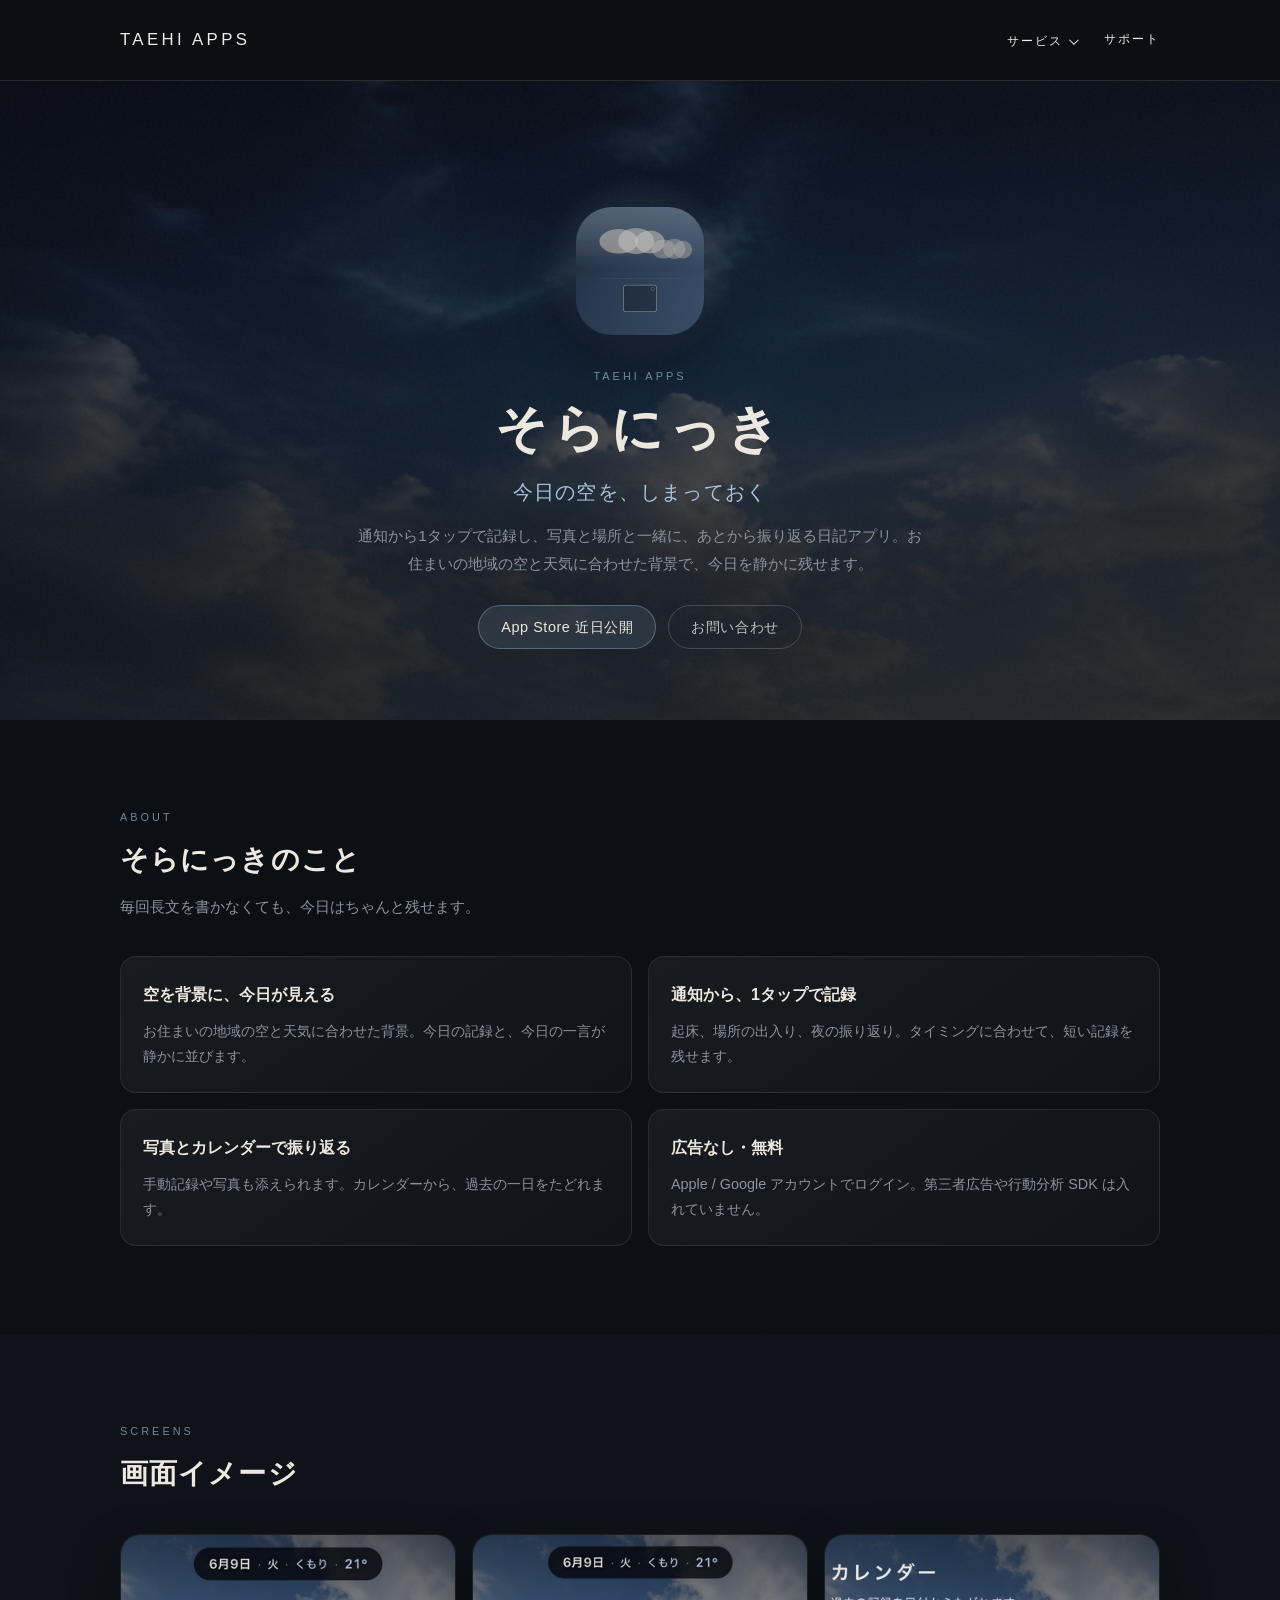
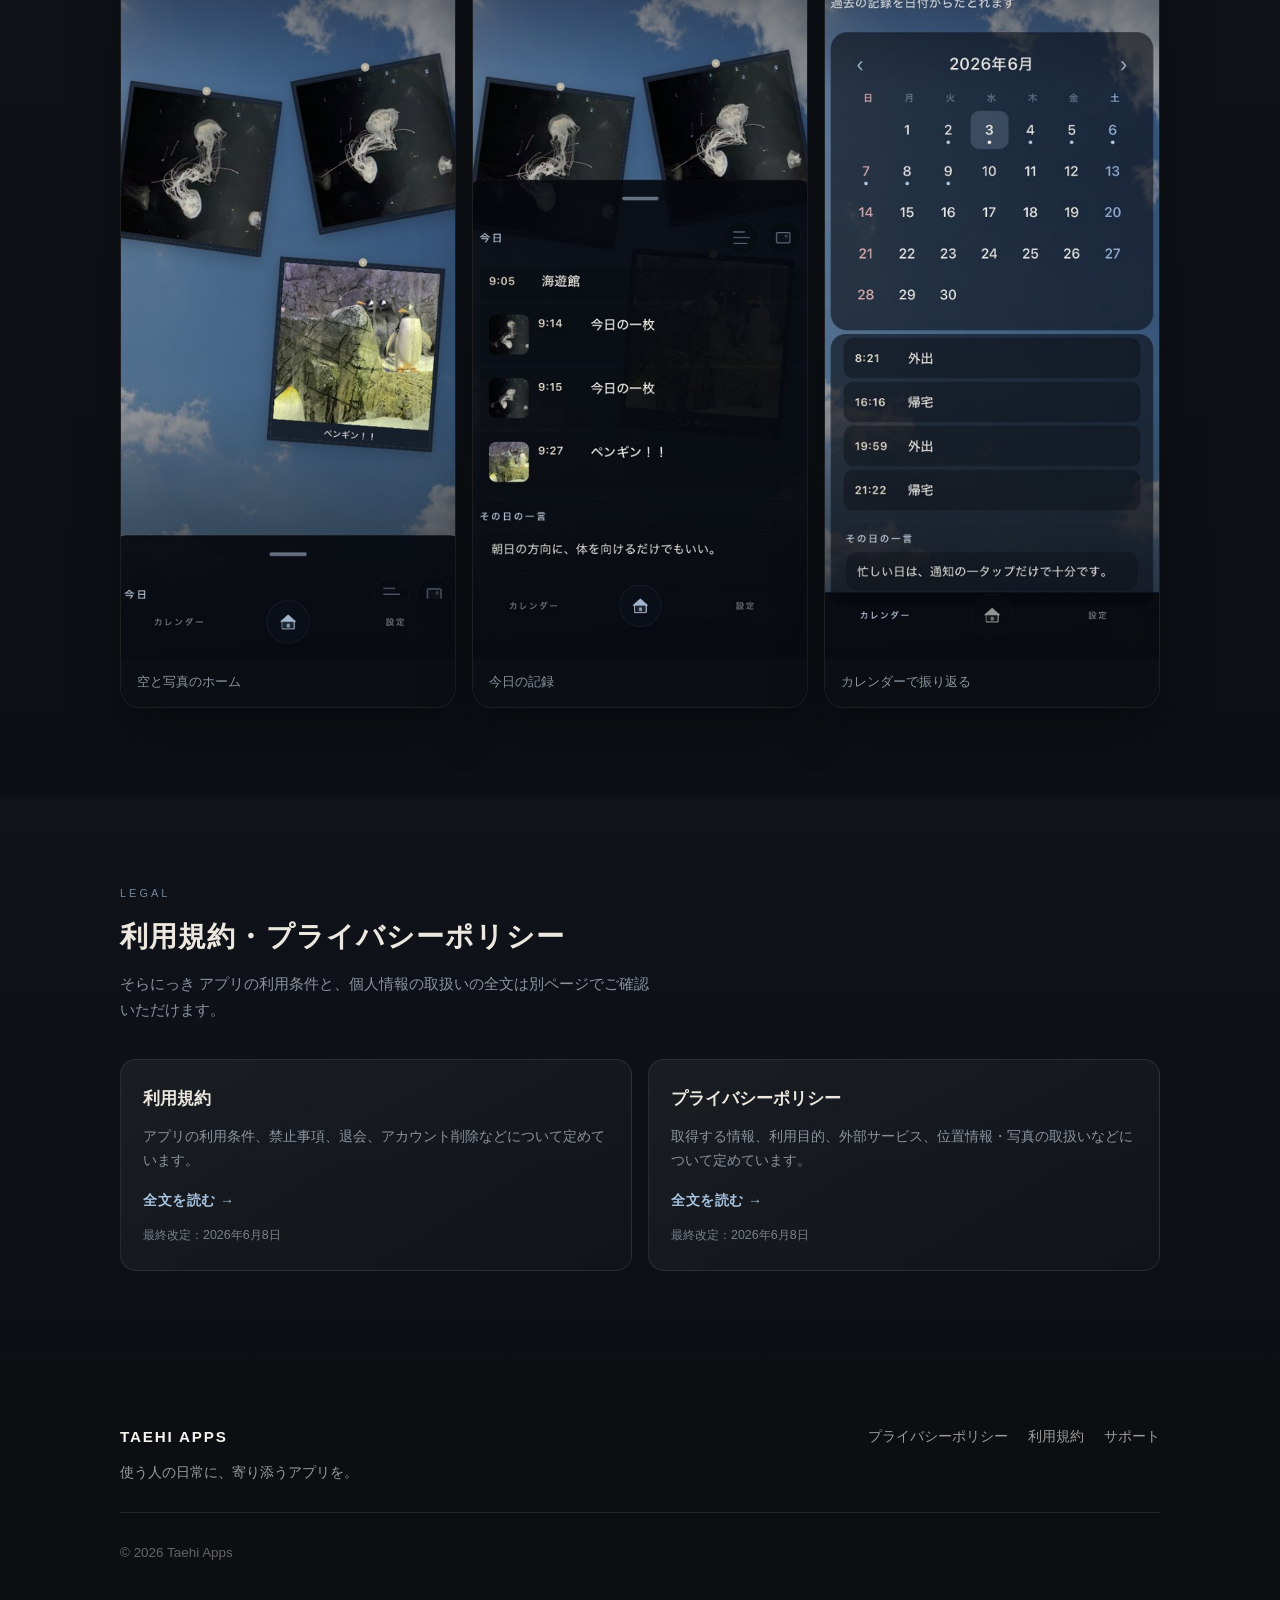
==== commit 6fa9f602: "Update soranikki site copy to use softer regional wording. Co-authored-by: Cursor <cursoragent@curso" ====
--- a/soranikki/index.html
+++ b/soranikki/index.html
@@ -41,7 +41,7 @@
         <p class="soranikki-hero-eyebrow">Taehi Apps</p>
         <h1 class="soranikki-hero-title">そらにっき</h1>
         <p class="soranikki-hero-tagline">今日の空を、しまっておく</p>
-        <p class="soranikki-hero-lead">通知から1タップで記録し、写真と場所と一緒に、あとから振り返る日記アプリ。都道府県の空と天気に合わせた背景で、今日を静かに残せます。</p>
+        <p class="soranikki-hero-lead">通知から1タップで記録し、写真と場所と一緒に、あとから振り返る日記アプリ。お住まいの地域の空と天気に合わせた背景で、今日を静かに残せます。</p>
         <div class="soranikki-hero-actions">
           <span class="soranikki-btn">App Store 近日公開</span>
           <a class="soranikki-btn soranikki-btn--muted" href="/support/">お問い合わせ</a>
@@ -59,7 +59,7 @@
     <div class="soranikki-feature-grid">
       <article class="soranikki-feature-card">
         <h3>空を背景に、今日が見える</h3>
-        <p>都道府県の空と天気に合わせた背景。今日の記録と、今日の一言が静かに並びます。</p>
+        <p>お住まいの地域の空と天気に合わせた背景。今日の記録と、今日の一言が静かに並びます。</p>
       </article>
       <article class="soranikki-feature-card">
         <h3>通知から、1タップで記録</h3>
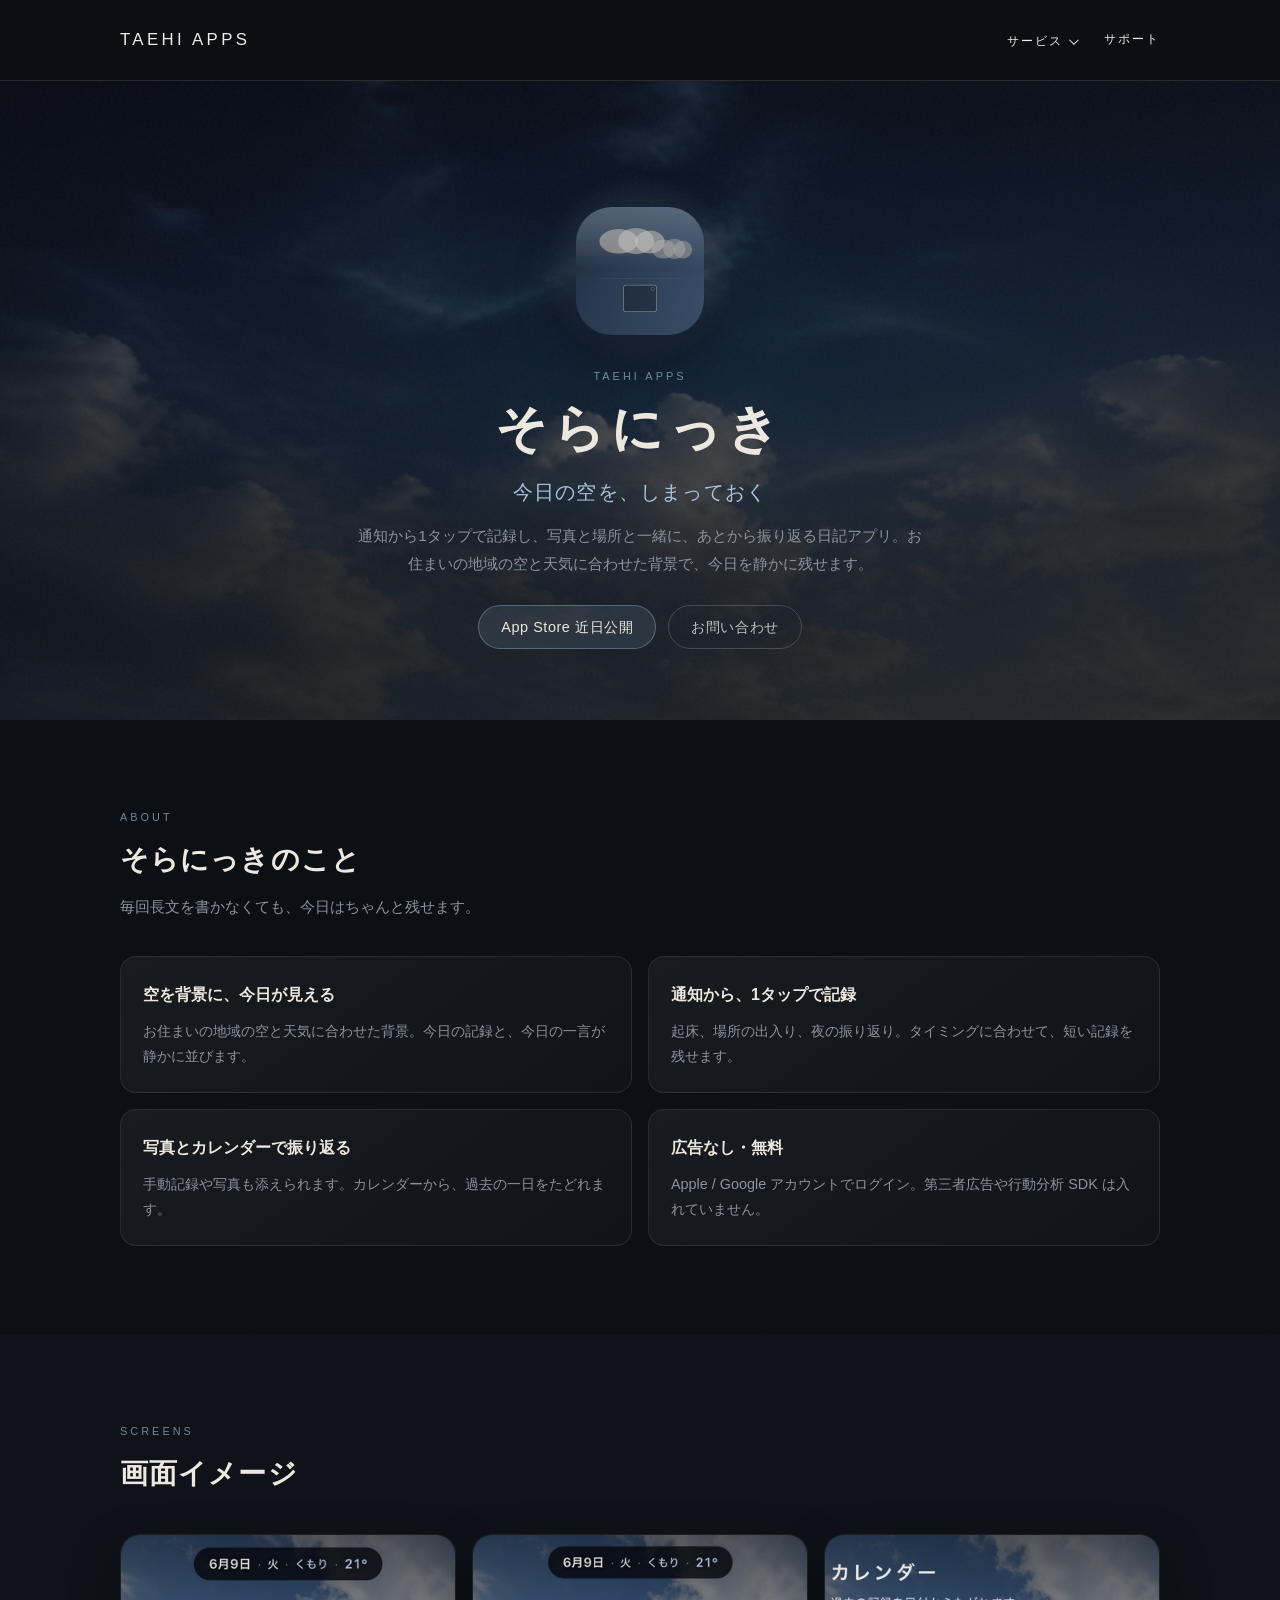
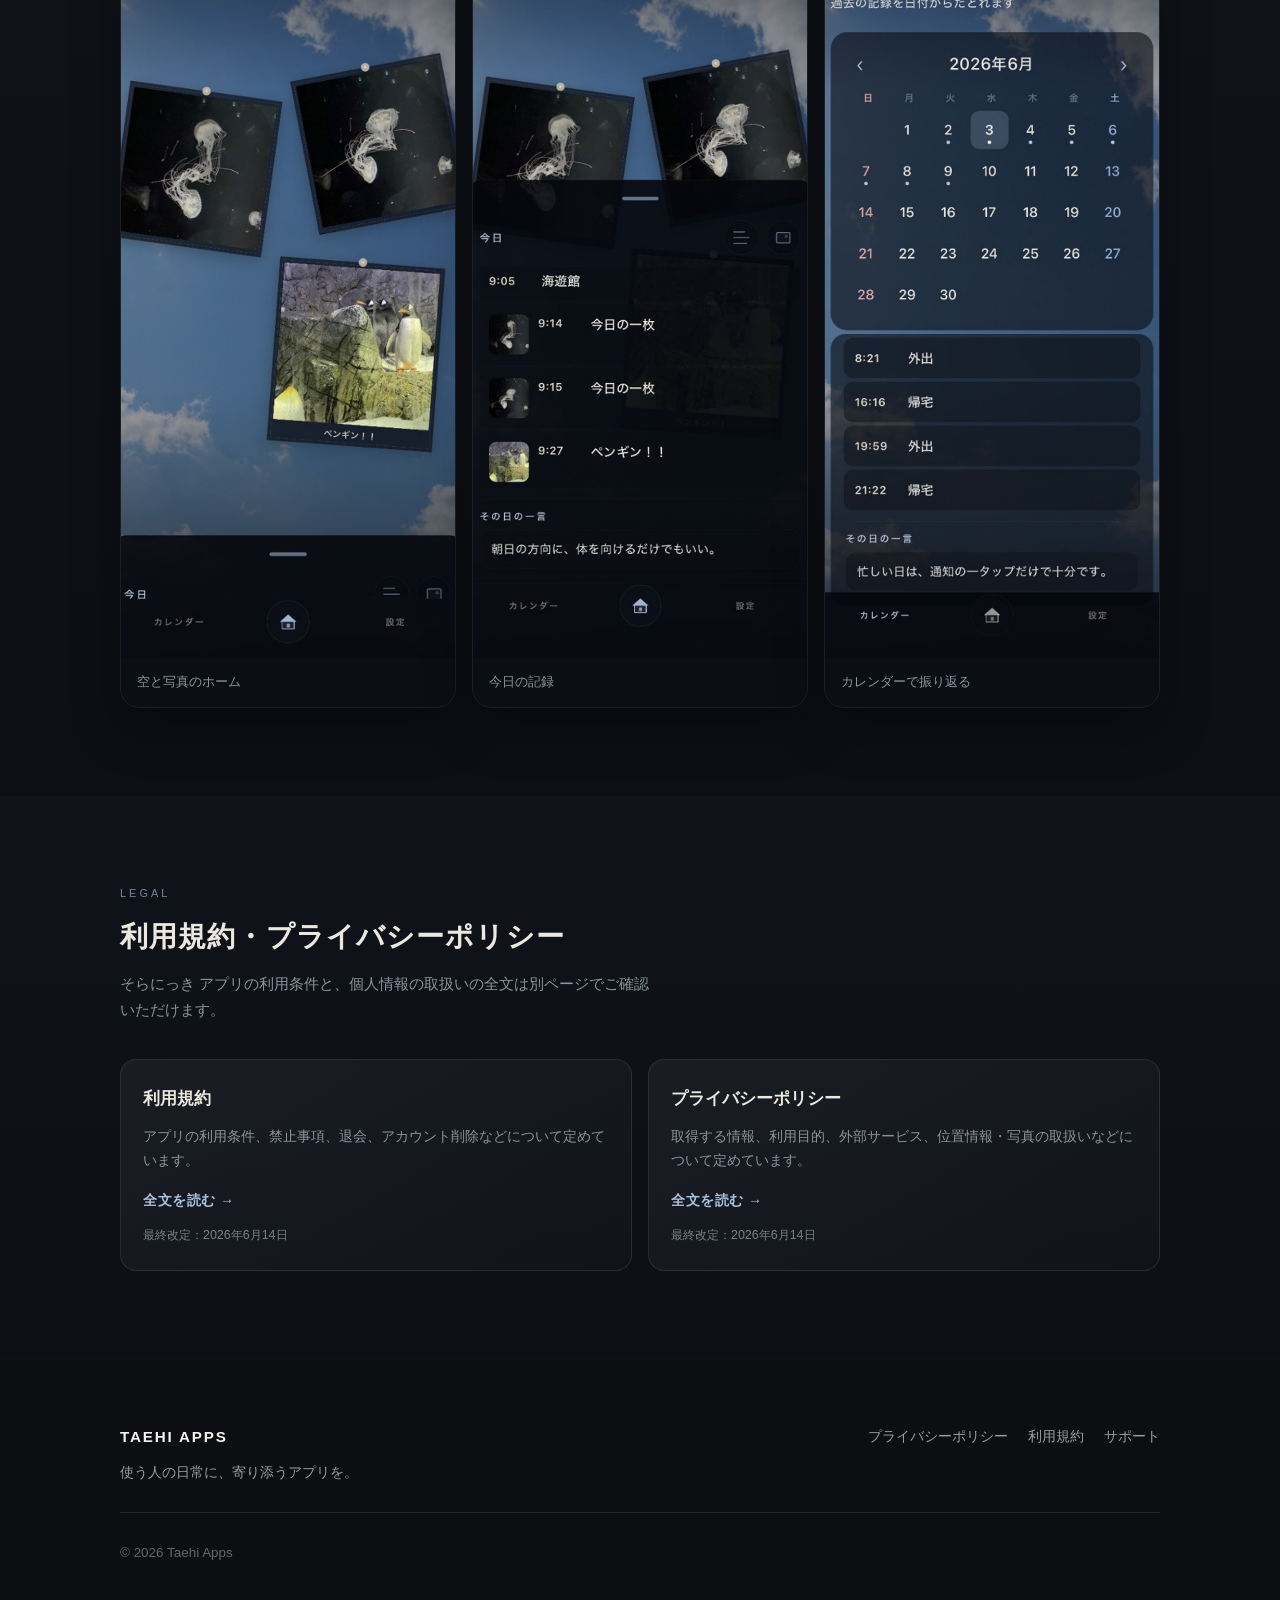
==== commit 01c7feb7: "Update legal pages to match app policy (2026-06-14). Sync soranikki terms/privacy with anonymous sta" ====
--- a/soranikki/index.html
+++ b/soranikki/index.html
@@ -108,13 +108,13 @@
         <h3>利用規約</h3>
         <p>アプリの利用条件、禁止事項、退会、アカウント削除などについて定めています。</p>
         <span class="soranikki-legal-card-more">全文を読む <span aria-hidden="true">→</span></span>
-        <span class="soranikki-legal-card-date">最終改定：2026年6月8日</span>
+        <span class="soranikki-legal-card-date">最終改定：2026年6月14日</span>
       </a>
       <a class="soranikki-legal-card" href="/soranikki/privacy/">
         <h3>プライバシーポリシー</h3>
         <p>取得する情報、利用目的、外部サービス、位置情報・写真の取扱いなどについて定めています。</p>
         <span class="soranikki-legal-card-more">全文を読む <span aria-hidden="true">→</span></span>
-        <span class="soranikki-legal-card-date">最終改定：2026年6月8日</span>
+        <span class="soranikki-legal-card-date">最終改定：2026年6月14日</span>
       </a>
     </div>
   </section>
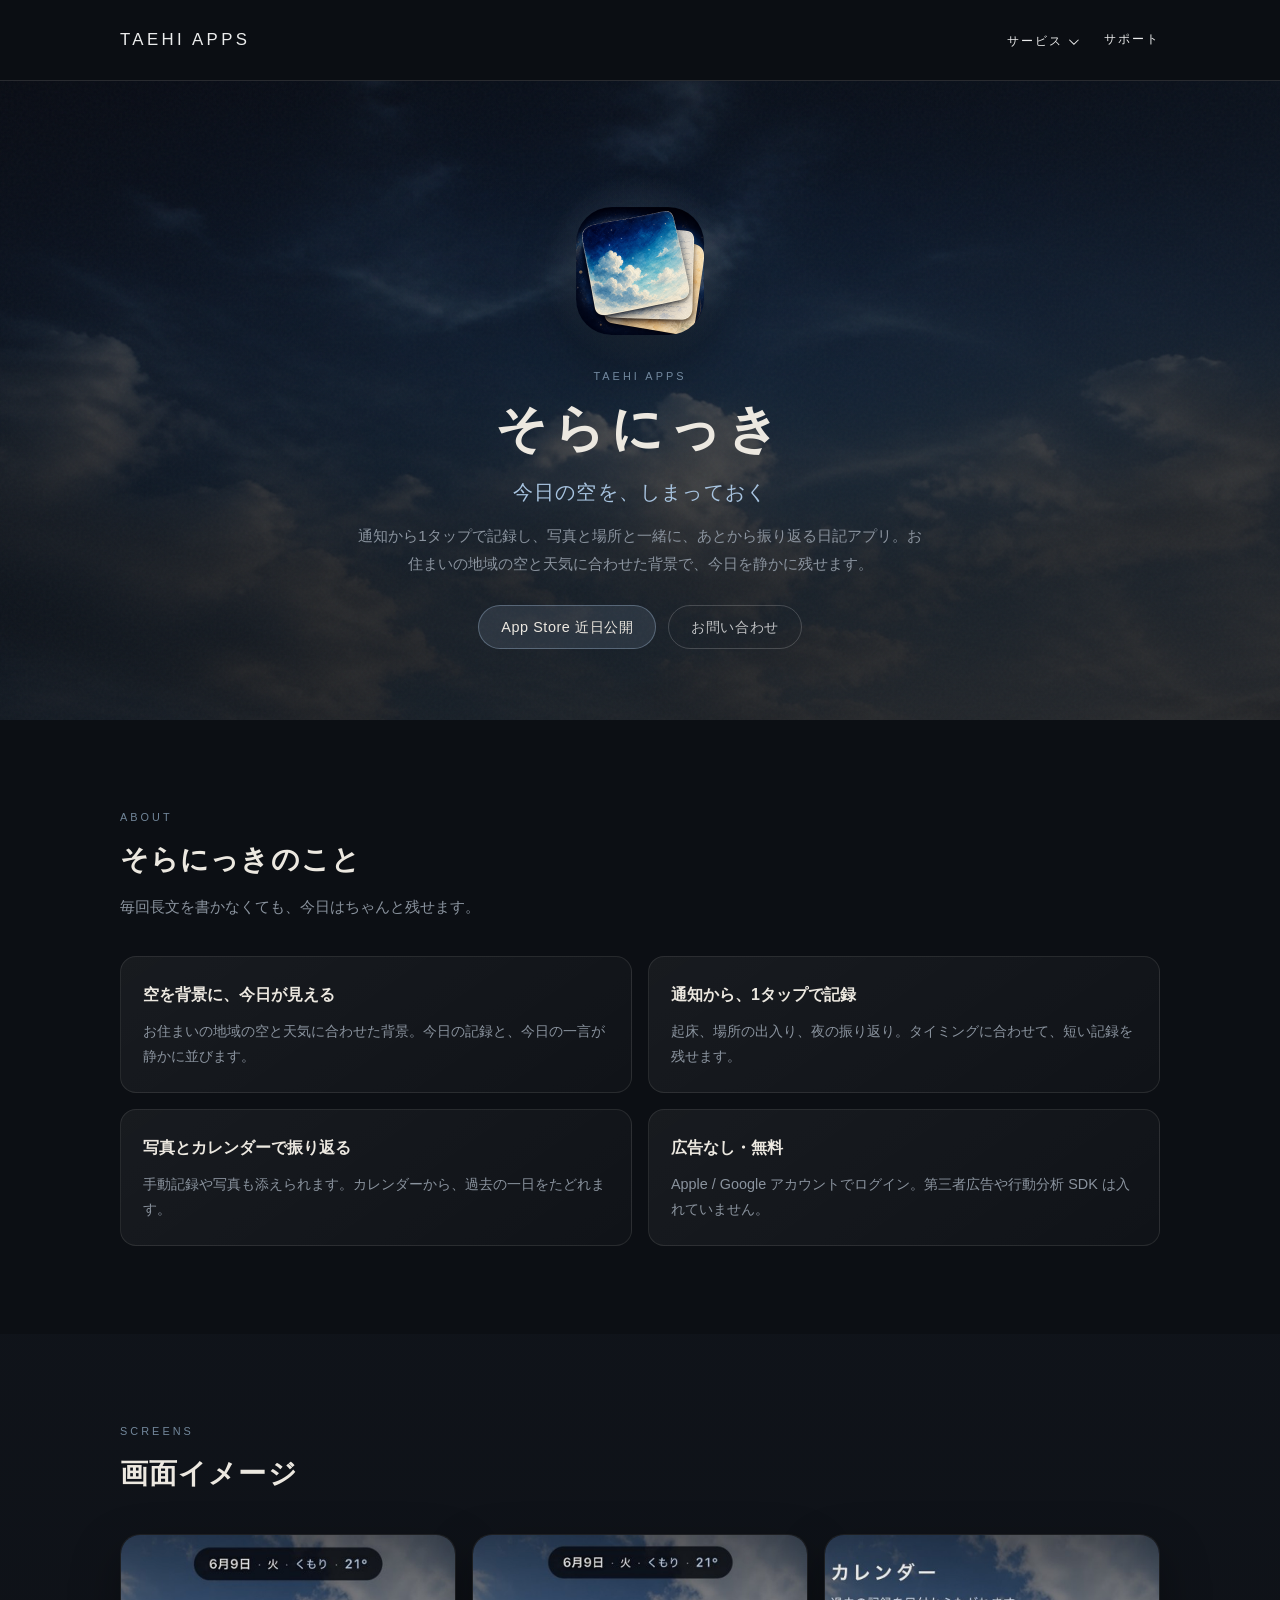
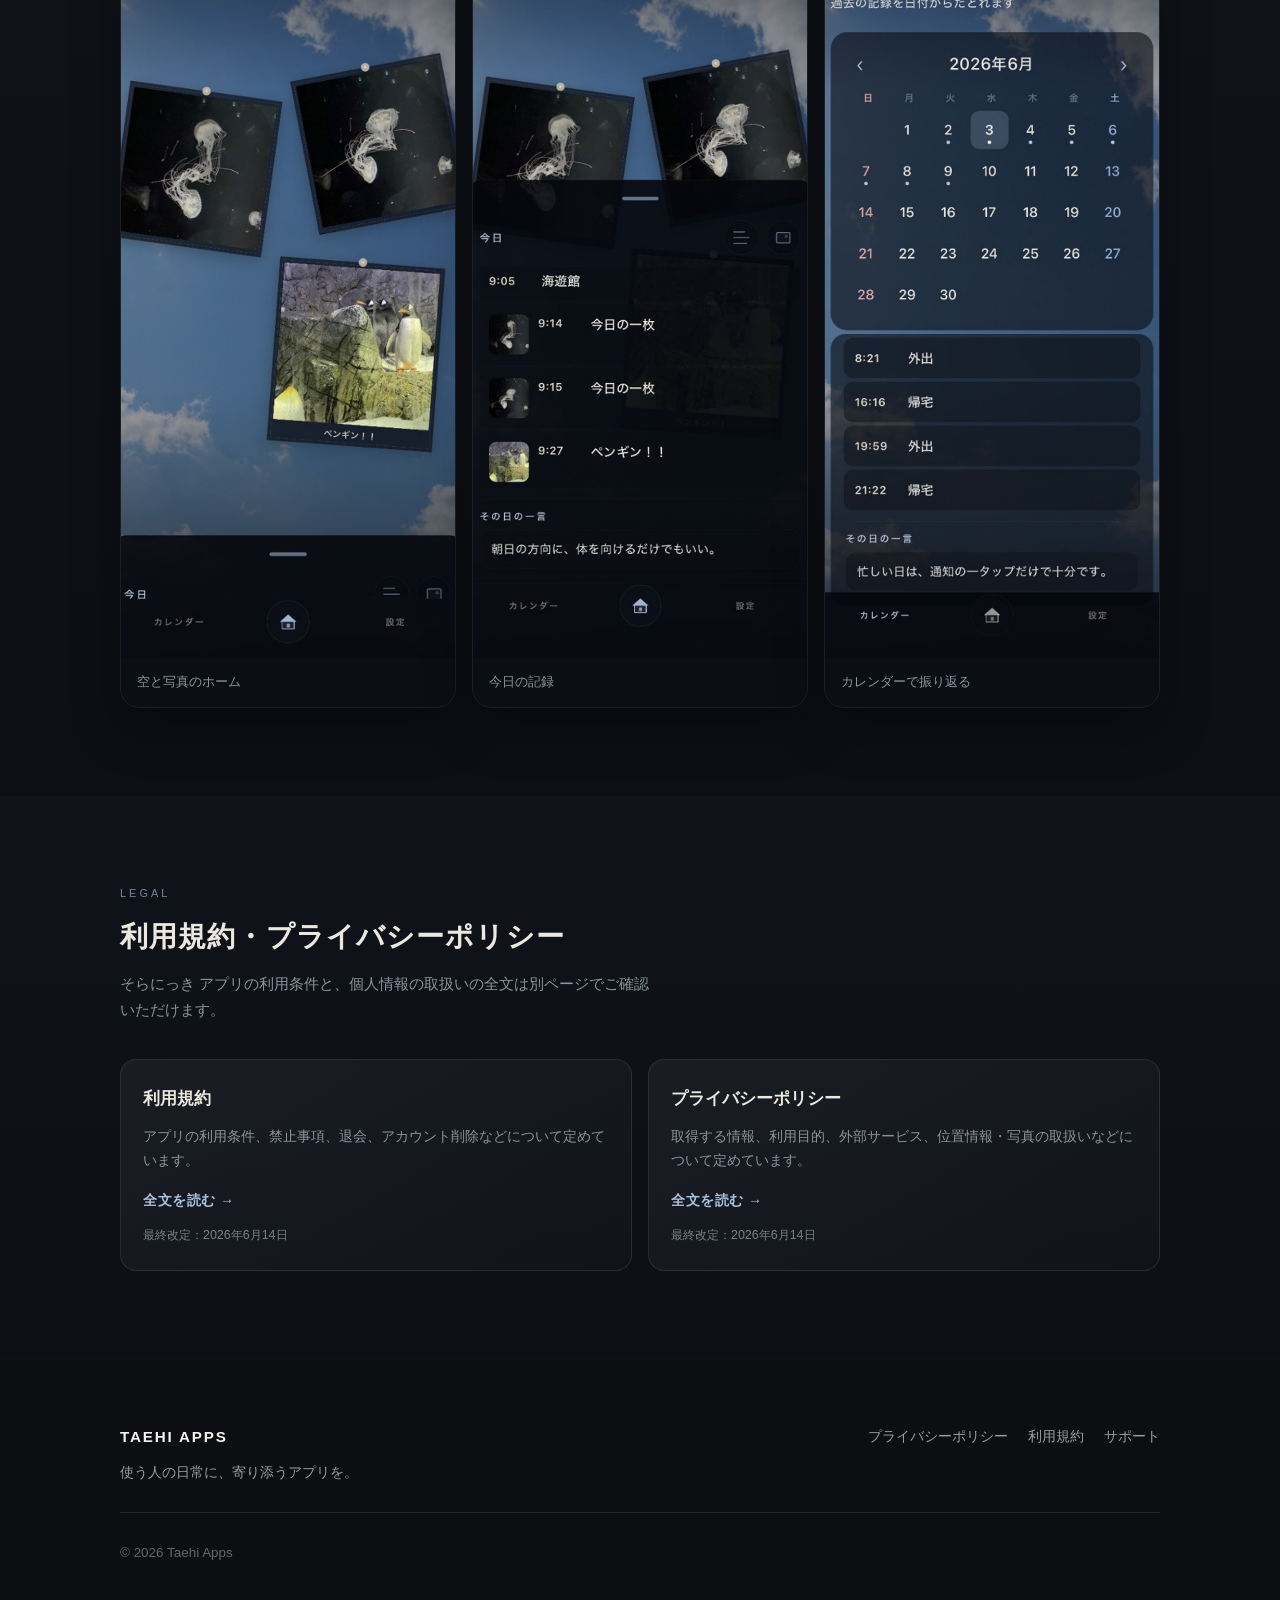
==== commit 14445702: "Update soranikki web icons to match the current App Store app icon. Refresh hero and favicon assets " ====
--- a/soranikki/index.html
+++ b/soranikki/index.html
@@ -35,7 +35,7 @@
     <div class="soranikki-hero-inner">
       <div class="soranikki-hero-visual"><div class="soranikki-hero-icon-wrap">
           <div class="soranikki-hero-icon-glow" aria-hidden="true"></div>
-          <img class="soranikki-hero-icon" src="/assets/services/soranikki-icon.png" alt="そらにっき" width="128" height="128" decoding="async">
+          <img class="soranikki-hero-icon" src="/assets/services/soranikki-icon.png?v=2" alt="そらにっき" width="128" height="128" decoding="async">
         </div></div>
       <div class="soranikki-hero-copy">
         <p class="soranikki-hero-eyebrow">Taehi Apps</p>
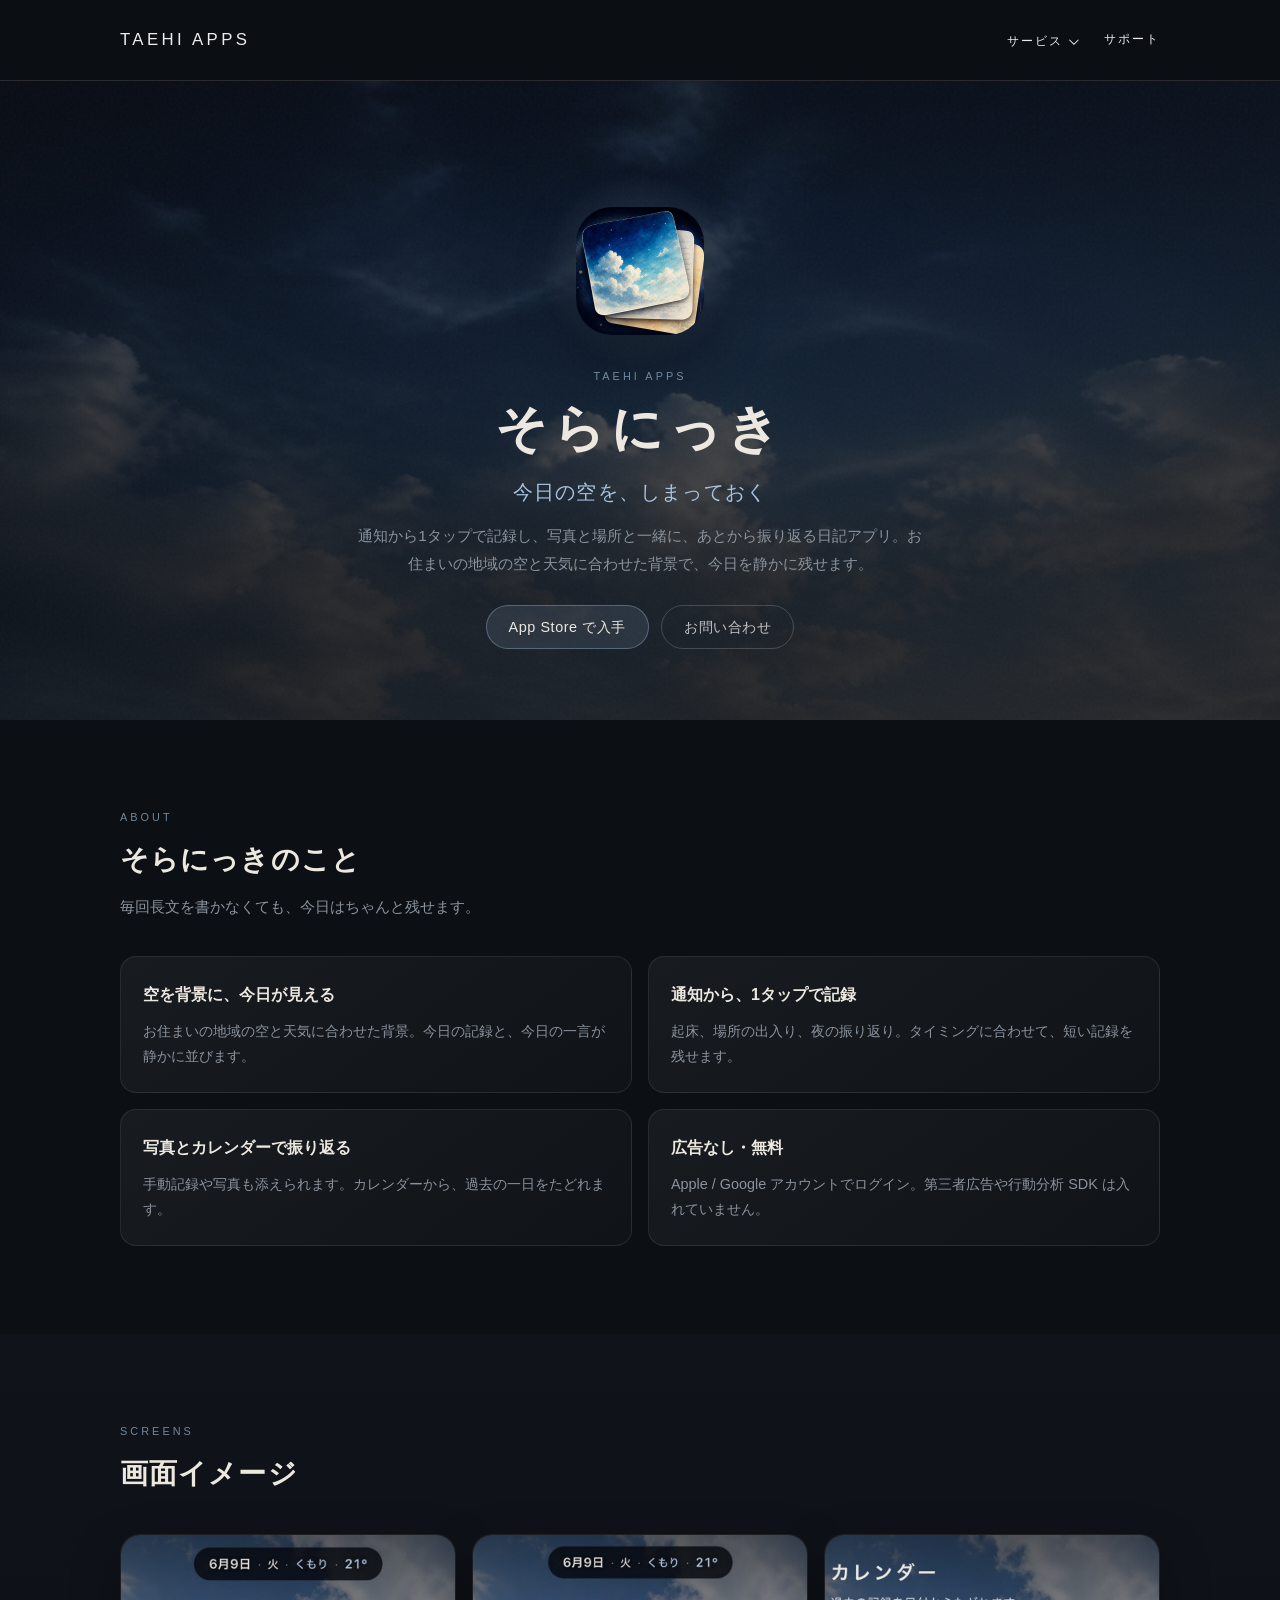
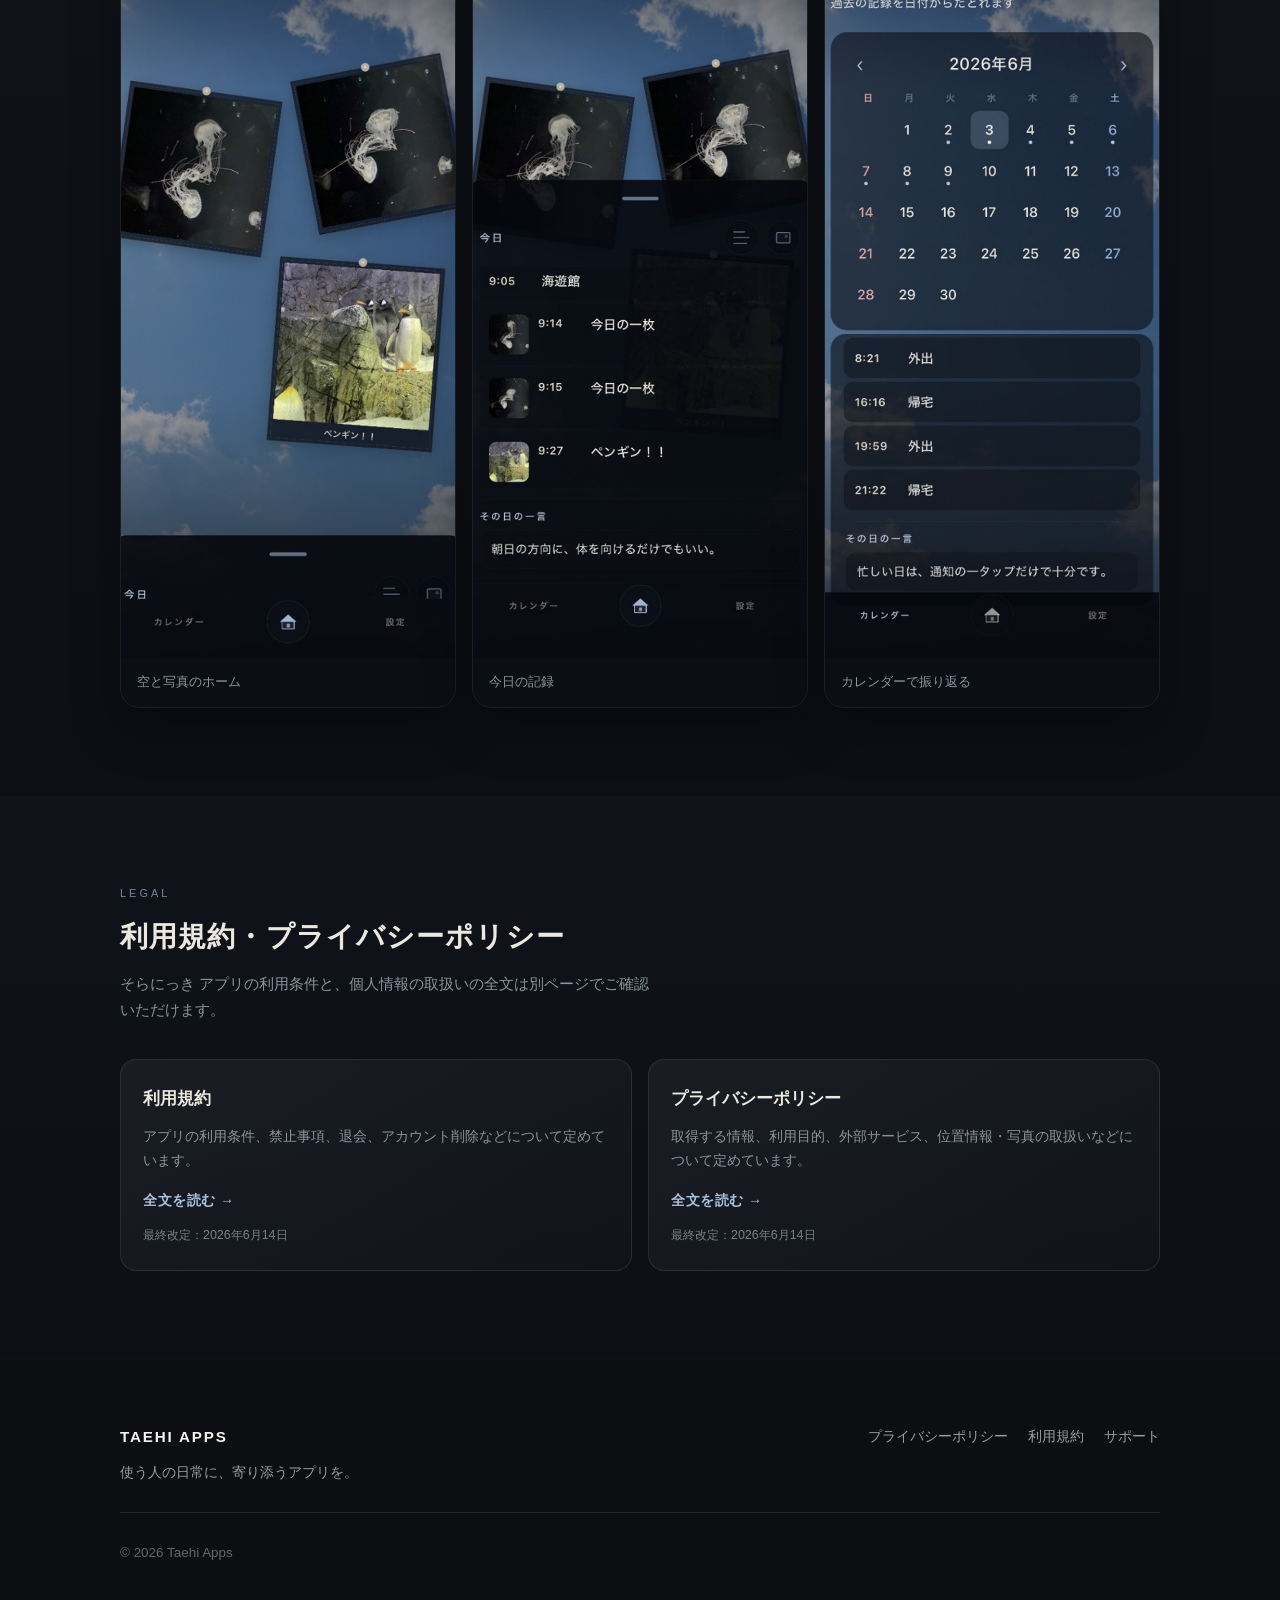
==== commit 59a37106: "Link soranikki App Store button to the live listing. Replace the coming-soon label with App Store で入" ====
--- a/soranikki/index.html
+++ b/soranikki/index.html
@@ -43,7 +43,7 @@
         <p class="soranikki-hero-tagline">今日の空を、しまっておく</p>
         <p class="soranikki-hero-lead">通知から1タップで記録し、写真と場所と一緒に、あとから振り返る日記アプリ。お住まいの地域の空と天気に合わせた背景で、今日を静かに残せます。</p>
         <div class="soranikki-hero-actions">
-          <span class="soranikki-btn">App Store 近日公開</span>
+          <a class="soranikki-btn" href="https://apps.apple.com/jp/app/id6774410960" target="_blank" rel="noopener noreferrer">App Store で入手</a>
           <a class="soranikki-btn soranikki-btn--muted" href="/support/">お問い合わせ</a>
         </div>
       </div>
